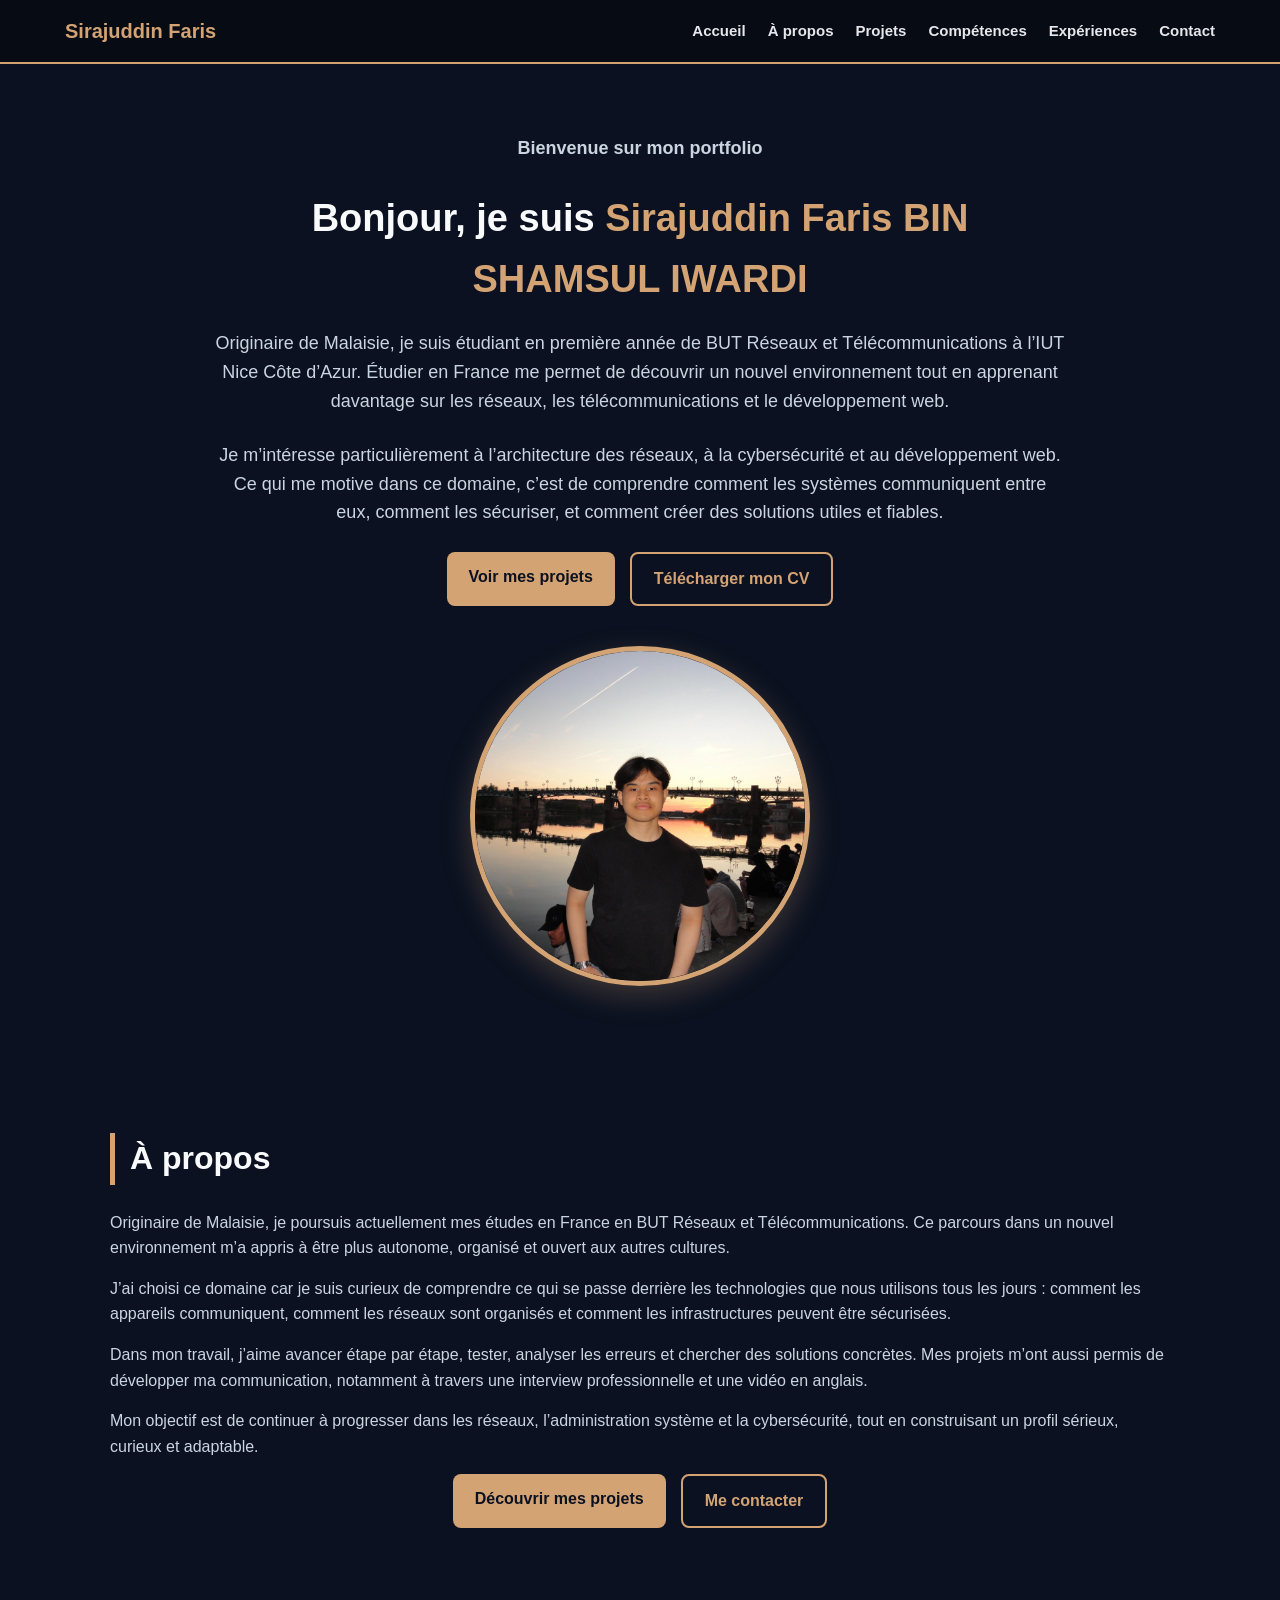
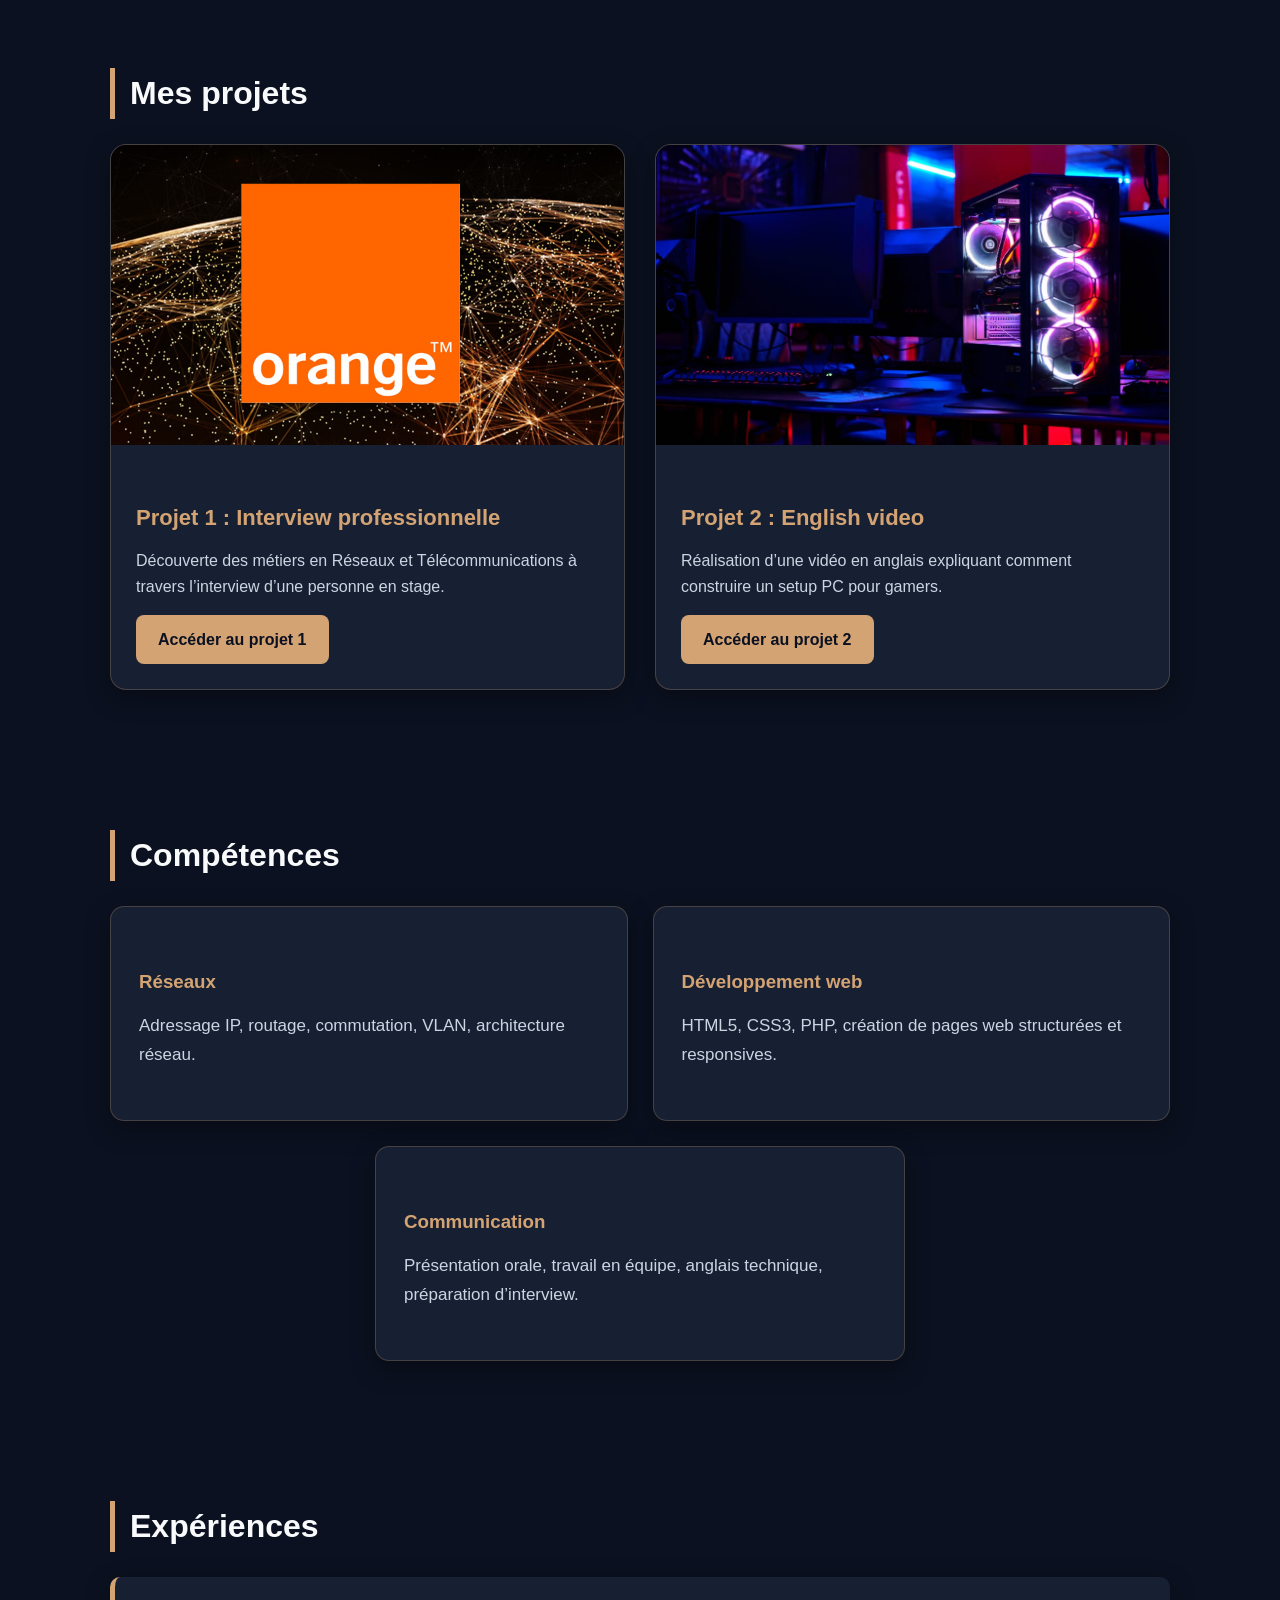
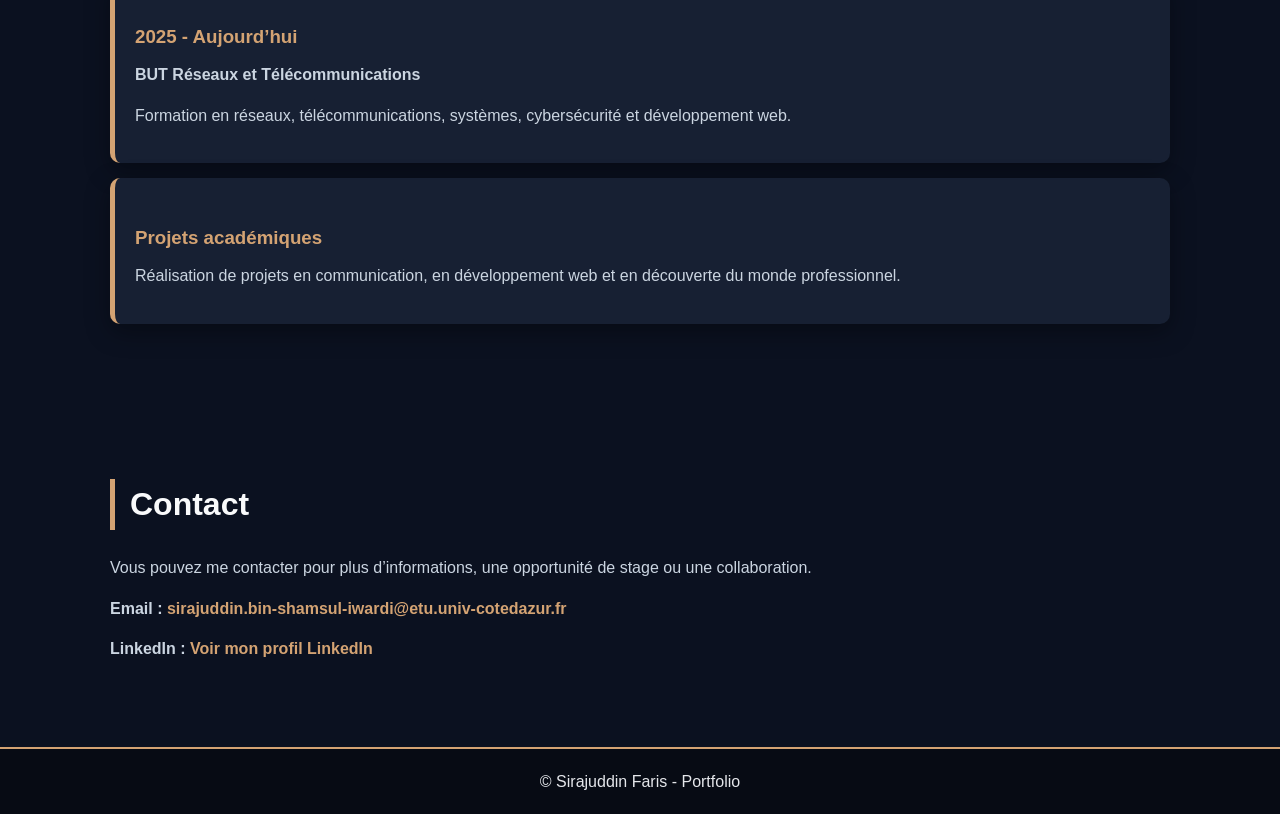
==== index.html @ 1b6999e1 "Add files via upload" ====
<!DOCTYPE html>
<html lang="fr">
<head>
    <meta charset="UTF-8">
    <meta name="viewport" content="width=device-width, initial-scale=1.0">
    <title>Portfolio - Sirajuddin Faris</title>
    <link rel="stylesheet" href="style.css">
</head>

<body>

<header>
    <nav class="navbar">
        <h1 class="logo">Sirajuddin Faris</h1>

        <ul class="nav-links">
            <li><a href="#accueil">Accueil</a></li>
            <li><a href="#apropos">À propos</a></li>
            <li><a href="#projets">Projets</a></li>
            <li><a href="#competences">Compétences</a></li>
            <li><a href="#experiences">Expériences</a></li>
            <li><a href="#contact">Contact</a></li>
        </ul>
    </nav>
</header>


<!-- ACCUEIL -->
<section id="accueil" class="hero">
    <div class="hero-text">
        <p class="small-title">Bienvenue sur mon portfolio</p>

        <h2>Bonjour, je suis <span>Sirajuddin Faris BIN SHAMSUL IWARDI</span></h2>

        <p>
    Originaire de Malaisie, je suis étudiant en première année de BUT Réseaux et Télécommunications
    à l’IUT Nice Côte d’Azur. Étudier en France me permet de découvrir un nouvel environnement
    tout en apprenant davantage sur les réseaux, les télécommunications et le développement web.
</p>

<p>
    Je m’intéresse particulièrement à l’architecture des réseaux, à la cybersécurité et au développement web.
    Ce qui me motive dans ce domaine, c’est de comprendre comment les systèmes communiquent entre eux,
    comment les sécuriser, et comment créer des solutions utiles et fiables.
</p>

        <div class="buttons">
            <a href="#projets" class="btn primary">Voir mes projets</a>
            <a href="cv/cvsira.pdf" class="btn secondary" target="_blank">Télécharger mon CV</a>
        </div>
    </div>

    <div class="hero-image">
        <img src="images/sira.jpg" alt="Photo de profil">
    </div>
</section>


<!-- À PROPOS -->
<section id="apropos" class="section">
    <h2>À propos</h2>

    <p>
        Originaire de Malaisie, je poursuis actuellement mes études en France en BUT Réseaux et Télécommunications.
        Ce parcours dans un nouvel environnement m’a appris à être plus autonome, organisé et ouvert aux autres cultures.
    </p>

    <p>
        J’ai choisi ce domaine car je suis curieux de comprendre ce qui se passe derrière les technologies que nous utilisons
        tous les jours : comment les appareils communiquent, comment les réseaux sont organisés et comment les infrastructures
        peuvent être sécurisées.
    </p>

    <p>
        Dans mon travail, j’aime avancer étape par étape, tester, analyser les erreurs et chercher des solutions concrètes.
        Mes projets m’ont aussi permis de développer ma communication, notamment à travers une interview professionnelle
        et une vidéo en anglais.
    </p>

    <p>
        Mon objectif est de continuer à progresser dans les réseaux, l’administration système et la cybersécurité,
        tout en construisant un profil sérieux, curieux et adaptable.
    </p>

    <div class="buttons">
        <a href="#projets" class="btn primary">Découvrir mes projets</a>
        <a href="#contact" class="btn secondary">Me contacter</a>
    </div>
</section>


<!-- PROJETS -->
<section id="projets" class="section">
    <h2>Mes projets</h2>

    <div class="project-container">

        <!-- PROJET 1 -->
        <article class="project-card">
            <img src="images/orange.jpg" alt="Interview professionnelle">

            <div class="project-content">
                <h3>Projet 1 : Interview professionnelle</h3>

                <p>
                    Découverte des métiers en Réseaux et Télécommunications à travers
                    l’interview d’une personne en stage.
                </p>

                <a href="projet1.php" class="btn primary">Accéder au projet 1</a>
            </div>
        </article>


        <!-- PROJET 2 -->
        <article class="project-card">
            <img src="images/gaming.jpg" alt="Gaming PC setup">

            <div class="project-content">
                <h3>Projet 2 : English video</h3>

                <p>
                    Réalisation d’une vidéo en anglais expliquant comment construire
                    un setup PC pour gamers.
                </p>

                <a href="projet2.php" class="btn primary">Accéder au projet 2</a>
            </div>
        </article>

    </div>
</section>


<!-- COMPÉTENCES -->
<section id="competences" class="section">
    <h2>Compétences</h2>

    <div class="skills-container">

        <div class="skill-box">
            <h3>Réseaux</h3>
            <p>Adressage IP, routage, commutation, VLAN, architecture réseau.</p>
        </div>

        <div class="skill-box">
            <h3>Développement web</h3>
            <p>HTML5, CSS3, PHP, création de pages web structurées et responsives.</p>
        </div>

        <div class="skill-box skill-box-center">
            <h3>Communication</h3>
            <p>Présentation orale, travail en équipe, anglais technique, préparation d’interview.</p>
        </div>

    </div>
</section>


<!-- EXPÉRIENCES -->
<section id="experiences" class="section">
    <h2>Expériences</h2>

    <div class="timeline">

        <div class="timeline-item">
            <h3>2025 - Aujourd’hui</h3>
            <p><strong>BUT Réseaux et Télécommunications</strong></p>
            <p>Formation en réseaux, télécommunications, systèmes, cybersécurité et développement web.</p>
        </div>

        <div class="timeline-item">
            <h3>Projets académiques</h3>
            <p>
                Réalisation de projets en communication, en développement web
                et en découverte du monde professionnel.
            </p>
        </div>

    </div>
</section>


<!-- CONTACT -->
<section id="contact" class="section contact-section">
    <h2>Contact</h2>

    <p>
        Vous pouvez me contacter pour plus d’informations, une opportunité de stage
        ou une collaboration.
    </p>

    <div class="contact-info">
    <p>
        <strong>Email :</strong>
        <a href="mailto:sirajuddin.bin-shamsul-iwardi@etu.univ-cotedazur.fr">
            sirajuddin.bin-shamsul-iwardi@etu.univ-cotedazur.fr
        </a>
    </p>

    <p>
        <strong>LinkedIn :</strong>
        <a href="https://www.linkedin.com/in/sirajuddin-faris-bin-shamsul-iwardi-a781173b4" target="_blank">
            Voir mon profil LinkedIn
        </a>
    </p>
</div>


</section>


<footer>
    <p>&copy; <?php echo date("Y"); ?> Sirajuddin Faris - Portfolio</p>
</footer>

</body>
</html>
---- style.css ----
* {
    margin: 0;
    padding: 0;
    box-sizing: border-box;
}

html {
    scroll-behavior: smooth;
}

body {
    font-family: Arial, sans-serif;
    background: #0b1120;
    color: #e5e7eb;
    line-height: 1.6;
}


/* HEADER / NAVBAR */

header {
    background-color: #070b14;
    position: sticky;
    top: 0;
    z-index: 1000;
    border-bottom: 2px solid #d4a373;
}

.navbar {
    max-width: 1200px;
    margin: auto;
    padding: 15px 25px;
    display: flex;
    justify-content: space-between;
    align-items: center;
}

.logo {
    color: #d4a373;
    font-size: 20px;
    font-weight: bold;
    white-space: nowrap;
}

.nav-links {
    list-style: none;
    display: flex;
    flex-direction: row;
    gap: 22px;
    align-items: center;
    margin: 0;
    padding: 0;
}

.nav-links li {
    display: inline-block;
}

.nav-links a {
    color: #e5e7eb;
    text-decoration: none;
    font-size: 15px;
    font-weight: bold;
    white-space: nowrap;
}

.nav-links a:hover {
    color: #d4a373;
}


/* HERO */

.hero {
    min-height: 90vh;
    max-width: 1100px;
    margin: auto;
    padding: 70px 20px;
    display: flex;
    flex-direction: column;
    align-items: center;
    gap: 40px;
    text-align: center;
}

.hero-text {
    max-width: 850px;
}

.small-title {
    color: #d4a373;
    font-weight: bold;
    margin-bottom: 10px;
}

.hero h2 {
    font-size: 38px;
    color: #f9fafb;
    margin-bottom: 20px;
}

.hero h2 span {
    color: #d4a373;
}

.hero p {
    font-size: 18px;
    color: #cbd5e1;
    margin-bottom: 25px;
}

.hero-image img {
    width: 340px;
    height: 340px;
    object-fit: cover;
    object-position: center;
    border-radius: 50%;
    border: 5px solid #d4a373;
    box-shadow: 0 10px 30px rgba(212, 163, 115, 0.25);
}


/* BUTTONS */

.buttons {
    display: flex;
    justify-content: center;
    gap: 15px;
    flex-wrap: wrap;
}

.btn {
    padding: 12px 22px;
    border-radius: 8px;
    text-decoration: none;
    font-weight: bold;
    display: inline-block;
}

.primary {
    background-color: #d4a373;
    color: #0b1120;
}

.secondary {
    border: 2px solid #d4a373;
    color: #d4a373;
    background-color: transparent;
}

.primary:hover {
    background-color: #c08c5f;
}

.secondary:hover {
    background-color: #d4a373;
    color: #0b1120;
}


/* GENERAL SECTIONS */

.section {
    max-width: 1100px;
    margin: auto;
    padding: 70px 20px;
}

.section h2 {
    font-size: 32px;
    margin-bottom: 25px;
    color: #f9fafb;
    border-left: 5px solid #d4a373;
    padding-left: 15px;
}

.section h3 {
    color: #d4a373;
    margin-top: 25px;
    margin-bottom: 10px;
}

.section p {
    margin-bottom: 15px;
    color: #cbd5e1;
}


/* PROJECT CARDS */

.project-container {
    display: grid;
    grid-template-columns: repeat(2, 1fr);
    gap: 30px;
}

.project-card {
    background-color: #172033;
    color: #e5e7eb;
    border-radius: 16px;
    overflow: hidden;
    box-shadow: 0 8px 25px rgba(0, 0, 0, 0.35);
    border: 1px solid rgba(212, 163, 115, 0.25);
}

.project-card img {
    width: 100%;
    height: 300px;
    object-fit: cover;
    object-position: center;
}

.project-content {
    padding: 25px;
}

.project-content h3 {
    font-size: 22px;
    color: #d4a373;
    line-height: 1.4;
    margin-bottom: 15px;
}

.project-content p {
    color: #cbd5e1;
    font-size: 16px;
    line-height: 1.6;
}

.project-link {
    display: inline-block;
    margin-top: 10px;
    color: #d4a373;
    font-weight: bold;
    text-decoration: none;
}

.project-link:hover {
    text-decoration: underline;
}


/* PROJECT DETAIL PAGES */

.project-page {
    min-height: 80vh;
}

.project-detail {
    max-width: 900px;
    background-color: #172033;
    margin-top: 50px;
    margin-bottom: 50px;
    border-radius: 18px;
    padding: 50px;
    box-shadow: 0 8px 25px rgba(0, 0, 0, 0.35);
    border: 1px solid rgba(212, 163, 115, 0.25);
}

.project-detail h2 {
    text-align: center;
    border-left: none;
    padding-left: 0;
}

.project-detail-img {
    width: 100%;
    max-height: 420px;
    object-fit: cover;
    border-radius: 16px;
    margin: 25px 0;
    box-shadow: 0 8px 25px rgba(0, 0, 0, 0.35);
}

.project-navigation {
    display: flex;
    justify-content: space-between;
    gap: 20px;
    margin-top: 35px;
    flex-wrap: wrap;
}


/* SKILLS */

/* SKILLS */

.skills-container {
    display: grid;
    grid-template-columns: repeat(2, 1fr);
    gap: 25px;
}

.skill-box {
    background-color: #172033;
    color: #e5e7eb;
    padding: 35px 28px;
    border-radius: 14px;
    box-shadow: 0 8px 25px rgba(0, 0, 0, 0.35);
    border: 1px solid rgba(212, 163, 115, 0.25);
    min-height: 180px;
}

.skill-box-center {
    grid-column: 1 / 3;
    width: 50%;
    justify-self: center;
}

.skill-box h3 {
    color: #d4a373;
    margin-bottom: 15px;
}

.skill-box p {
    color: #cbd5e1;
    font-size: 17px;
    line-height: 1.7;
}


/* EXPERIENCES */

.timeline-item {
    background-color: #172033;
    color: #e5e7eb;
    padding: 20px;
    margin-bottom: 15px;
    border-left: 5px solid #d4a373;
    border-radius: 10px;
    box-shadow: 0 8px 25px rgba(0, 0, 0, 0.35);
}

.timeline-item h3 {
    color: #d4a373;
}

.timeline-item p {
    color: #cbd5e1;
}


/* CONTACT */

.contact-info a {
    color: #d4a373;
    text-decoration: none;
    font-weight: bold;
}

.contact-info a:hover {
    text-decoration: underline;
}

.contact-form {
    display: flex;
    flex-direction: column;
    gap: 15px;
}

.contact-form input,
.contact-form textarea {
    padding: 12px;
    border: 1px solid rgba(212, 163, 115, 0.4);
    border-radius: 8px;
    font-size: 15px;
    background-color: #172033;
    color: #e5e7eb;
}

.contact-form input::placeholder,
.contact-form textarea::placeholder {
    color: #94a3b8;
}

.contact-form textarea {
    min-height: 120px;
}

.contact-form button {
    width: 150px;
    padding: 12px;
    background-color: #d4a373;
    color: #0b1120;
    border: none;
    border-radius: 8px;
    font-weight: bold;
    cursor: pointer;
}

.contact-form button:hover {
    background-color: #c08c5f;
}


/* FOOTER */

footer {
    background-color: #070b14;
    color: #e5e7eb;
    text-align: center;
    padding: 20px;
    border-top: 2px solid #d4a373;
}


/* RESPONSIVE */

@media screen and (max-width: 900px) {
    .navbar {
        flex-direction: column;
        gap: 15px;
    }

    .nav-links {
        flex-wrap: wrap;
        justify-content: center;
        gap: 15px;
    }

    .project-container {
        grid-template-columns: 1fr;
    }

    .skills-container {
        grid-template-columns: 1fr 1fr;
    }

    .hero h2 {
        font-size: 30px;
    }

    .project-detail {
        padding: 30px;
    }
}
.project-video {
    width: 100%;
    max-height: 500px;
    border-radius: 16px;
    margin: 25px 0;
    background-color: #000;
    box-shadow: 0 8px 25px rgba(0, 0, 0, 0.35);
}

@media screen and (max-width: 600px) {
    .skills-container {
    grid-template-columns: 1fr;
}

.skill-box-center {
    grid-column: auto;
    width: 100%;
}

    .hero-image img {
        width: 260px;
        height: 260px;
    }

    .project-navigation {
        flex-direction: column;
    }

    .btn {
        text-align: center;
    }
}
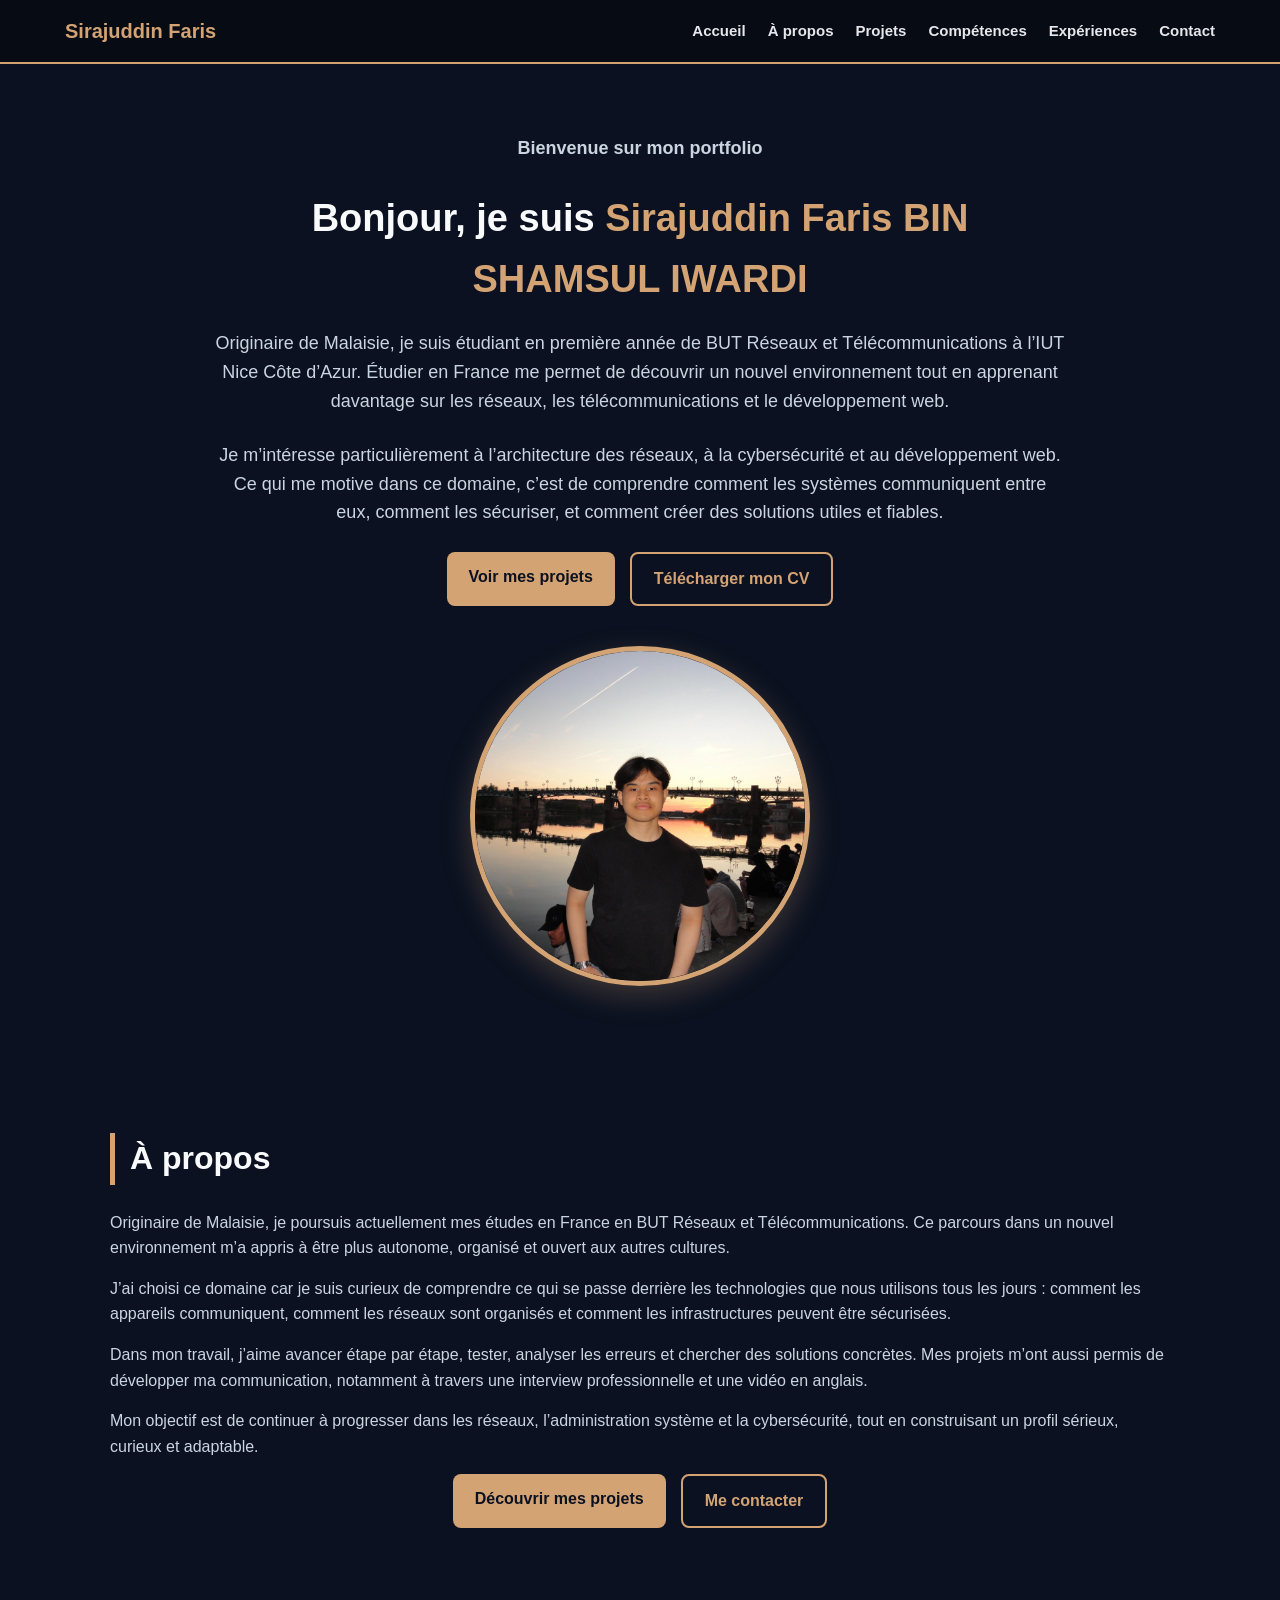
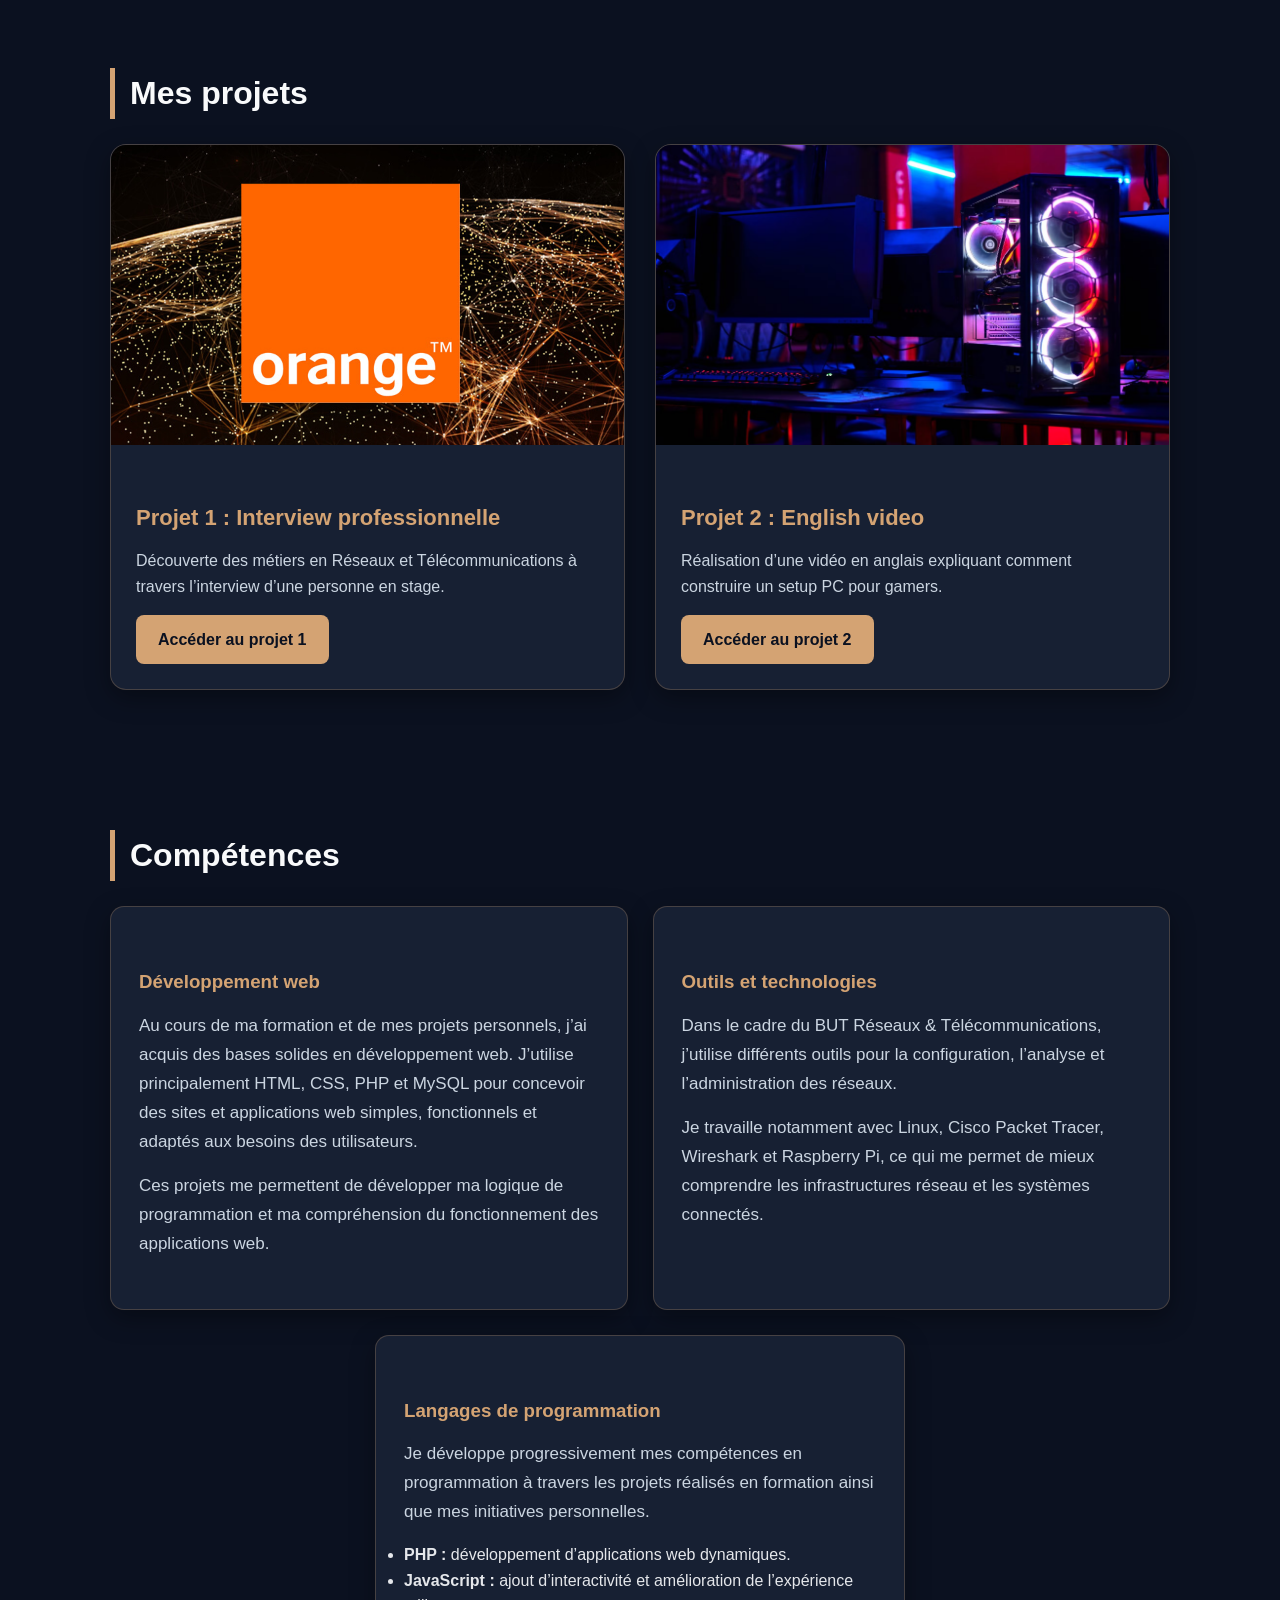
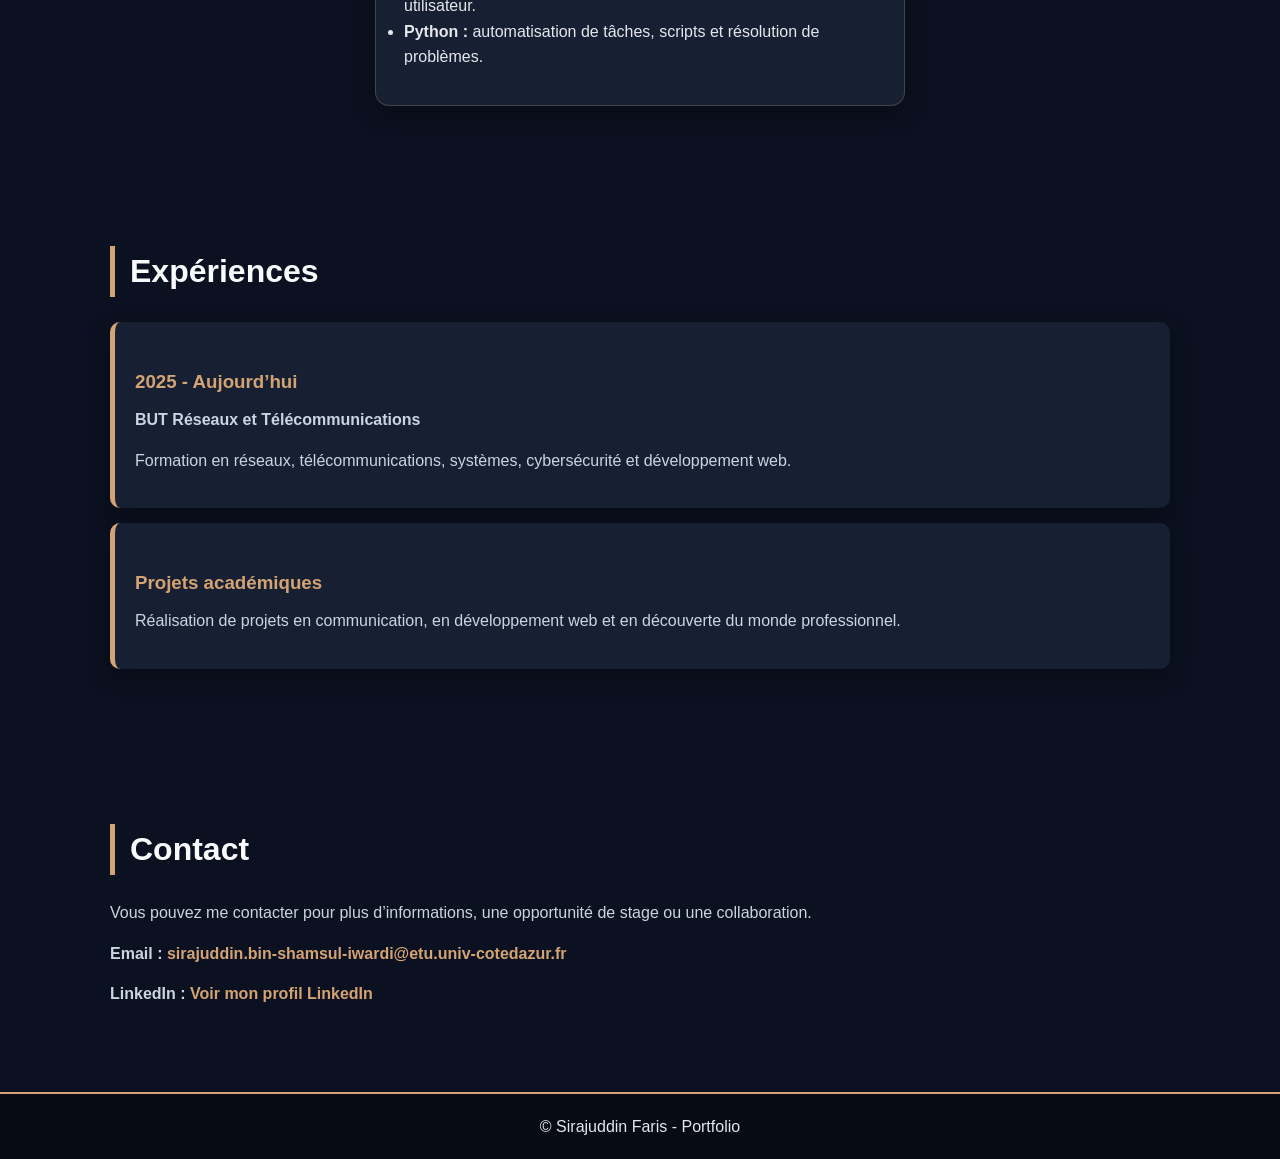
==== commit 94e9da9a: "Refactor index.html for improved structure and content" ====
--- a/index.html
+++ b/index.html
@@ -107,7 +107,7 @@
                     l’interview d’une personne en stage.
                 </p>
 
-                <a href="projet1.php" class="btn primary">Accéder au projet 1</a>
+                <a href="projet1.html" class="btn primary">Accéder au projet 1</a>
             </div>
         </article>
 
@@ -124,7 +124,7 @@
                     un setup PC pour gamers.
                 </p>
 
-                <a href="projet2.php" class="btn primary">Accéder au projet 2</a>
+                <a href="projet2.html" class="btn primary">Accéder au projet 2</a>
             </div>
         </article>
 
@@ -139,18 +139,42 @@
     <div class="skills-container">
 
         <div class="skill-box">
-            <h3>Réseaux</h3>
-            <p>Adressage IP, routage, commutation, VLAN, architecture réseau.</p>
+            <h3>Développement web</h3>
+            <p>
+                Au cours de ma formation et de mes projets personnels, j’ai acquis des bases solides
+                en développement web. J’utilise principalement HTML, CSS, PHP et MySQL pour concevoir
+                des sites et applications web simples, fonctionnels et adaptés aux besoins des utilisateurs.
+            </p>
+            <p>
+                Ces projets me permettent de développer ma logique de programmation et ma compréhension
+                du fonctionnement des applications web.
+            </p>
         </div>
 
         <div class="skill-box">
-            <h3>Développement web</h3>
-            <p>HTML5, CSS3, PHP, création de pages web structurées et responsives.</p>
+            <h3>Outils et technologies</h3>
+            <p>
+                Dans le cadre du BUT Réseaux & Télécommunications, j’utilise différents outils pour
+                la configuration, l’analyse et l’administration des réseaux.
+            </p>
+            <p>
+                Je travaille notamment avec Linux, Cisco Packet Tracer, Wireshark et Raspberry Pi,
+                ce qui me permet de mieux comprendre les infrastructures réseau et les systèmes connectés.
+            </p>
         </div>
 
         <div class="skill-box skill-box-center">
-            <h3>Communication</h3>
-            <p>Présentation orale, travail en équipe, anglais technique, préparation d’interview.</p>
+            <h3>Langages de programmation</h3>
+            <p>
+                Je développe progressivement mes compétences en programmation à travers les projets réalisés
+                en formation ainsi que mes initiatives personnelles.
+            </p>
+
+            <ul class="skills-list">
+                <li><strong>PHP :</strong> développement d’applications web dynamiques.</li>
+                <li><strong>JavaScript :</strong> ajout d’interactivité et amélioration de l’expérience utilisateur.</li>
+                <li><strong>Python :</strong> automatisation de tâches, scripts et résolution de problèmes.</li>
+            </ul>
         </div>
 
     </div>
@@ -215,4 +239,4 @@
 </footer>
 
 </body>
-</html>+</html>
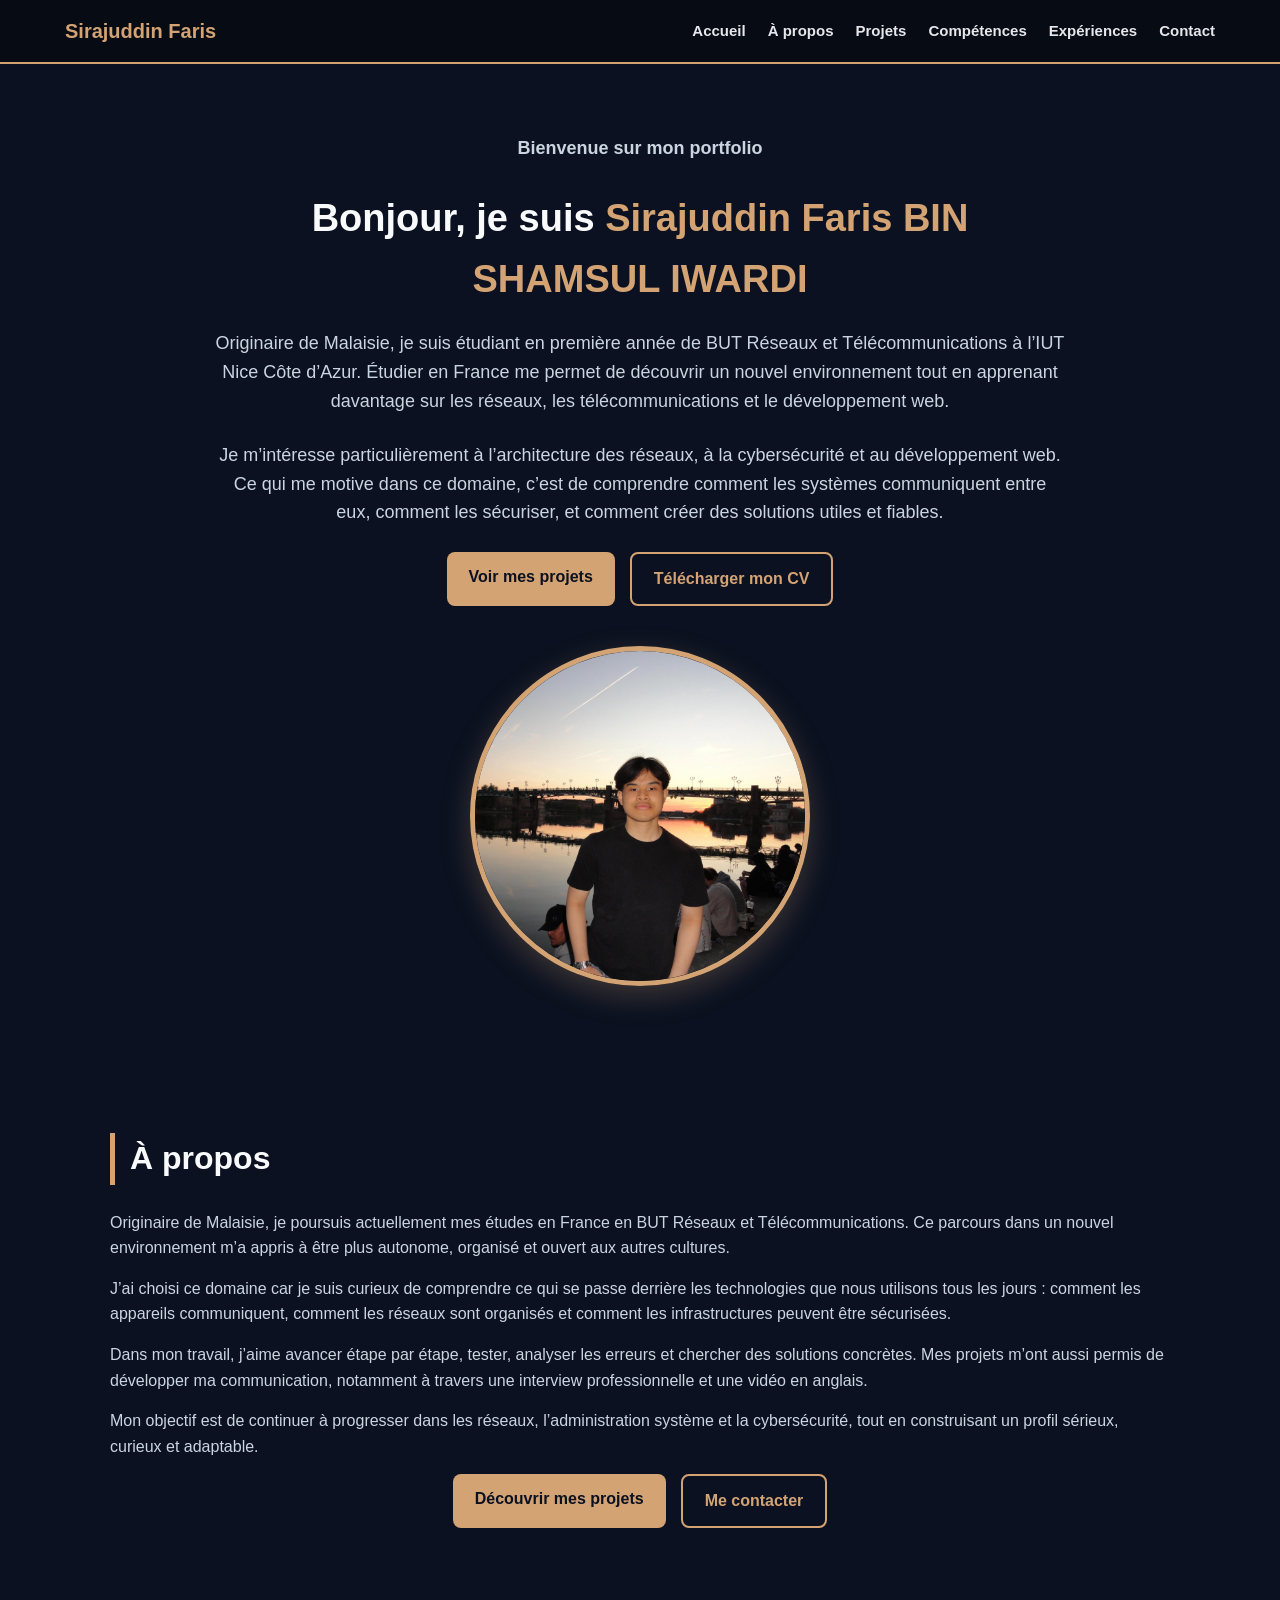
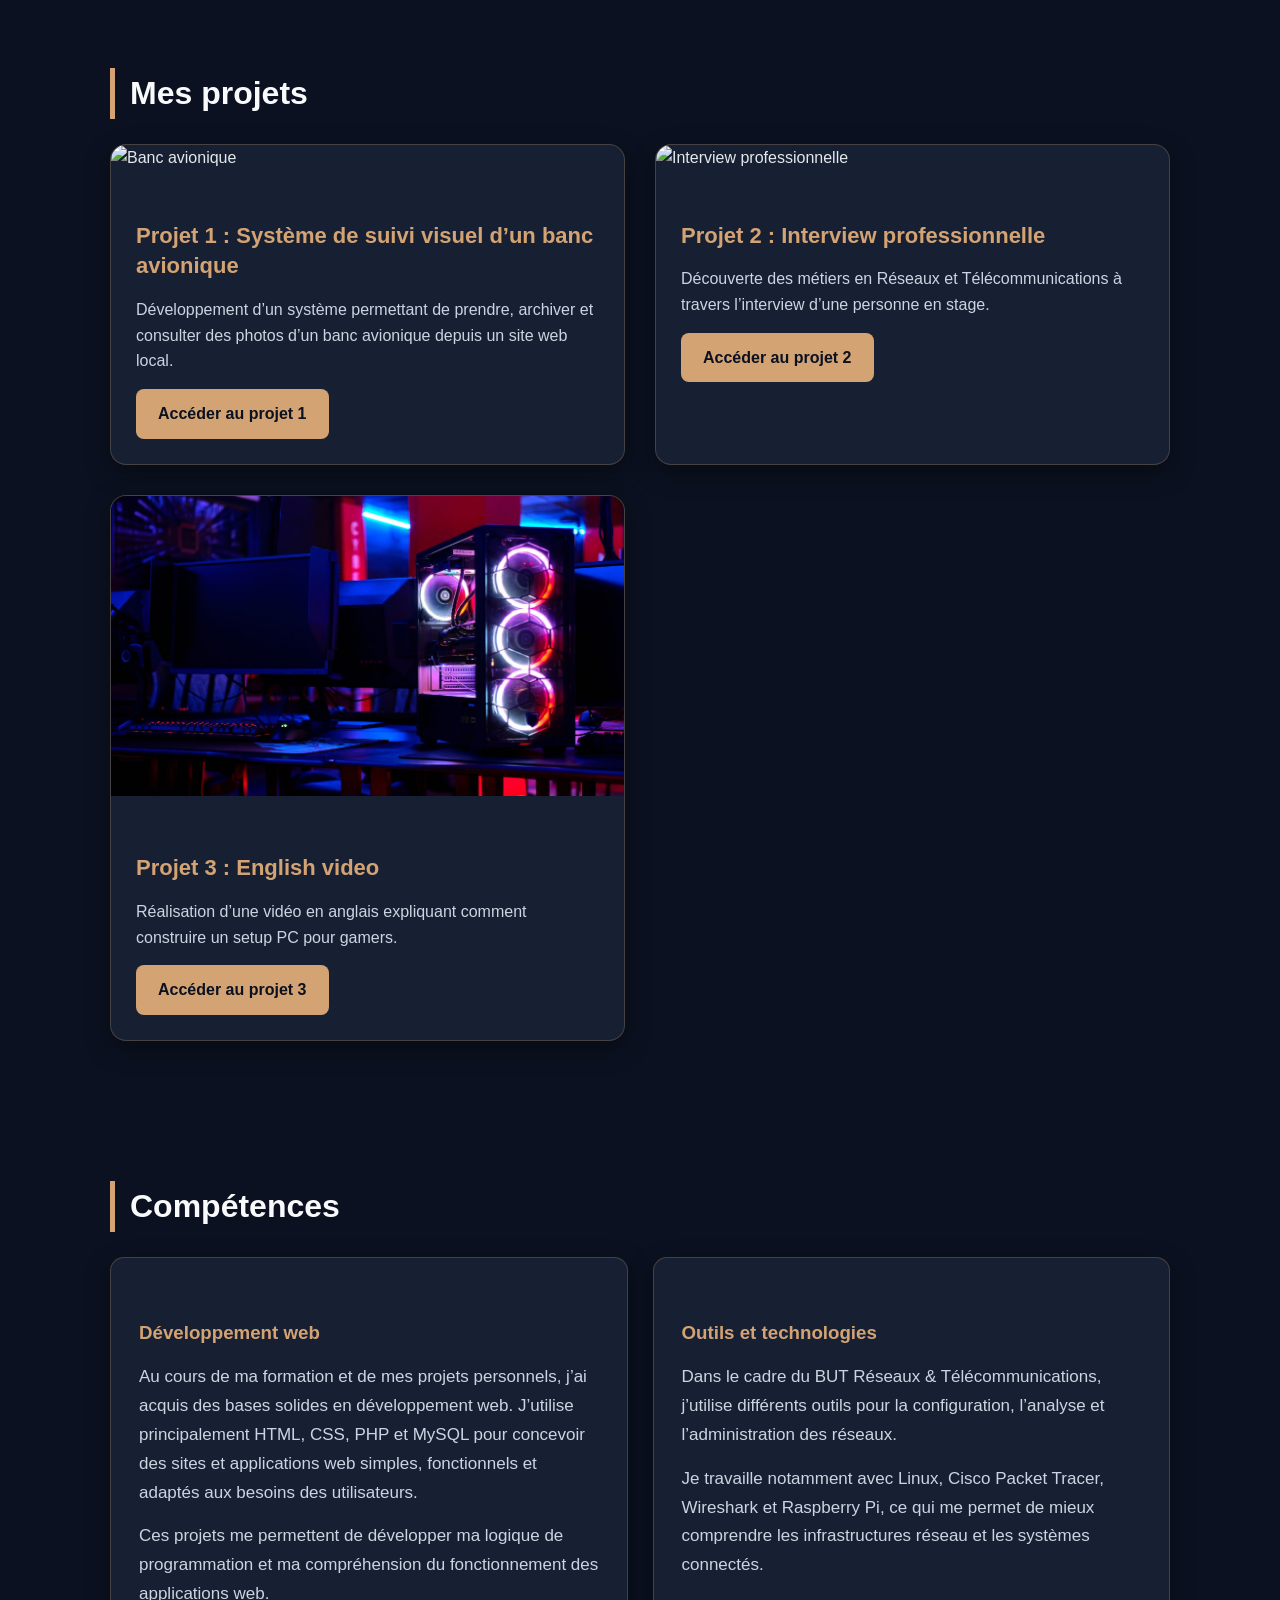
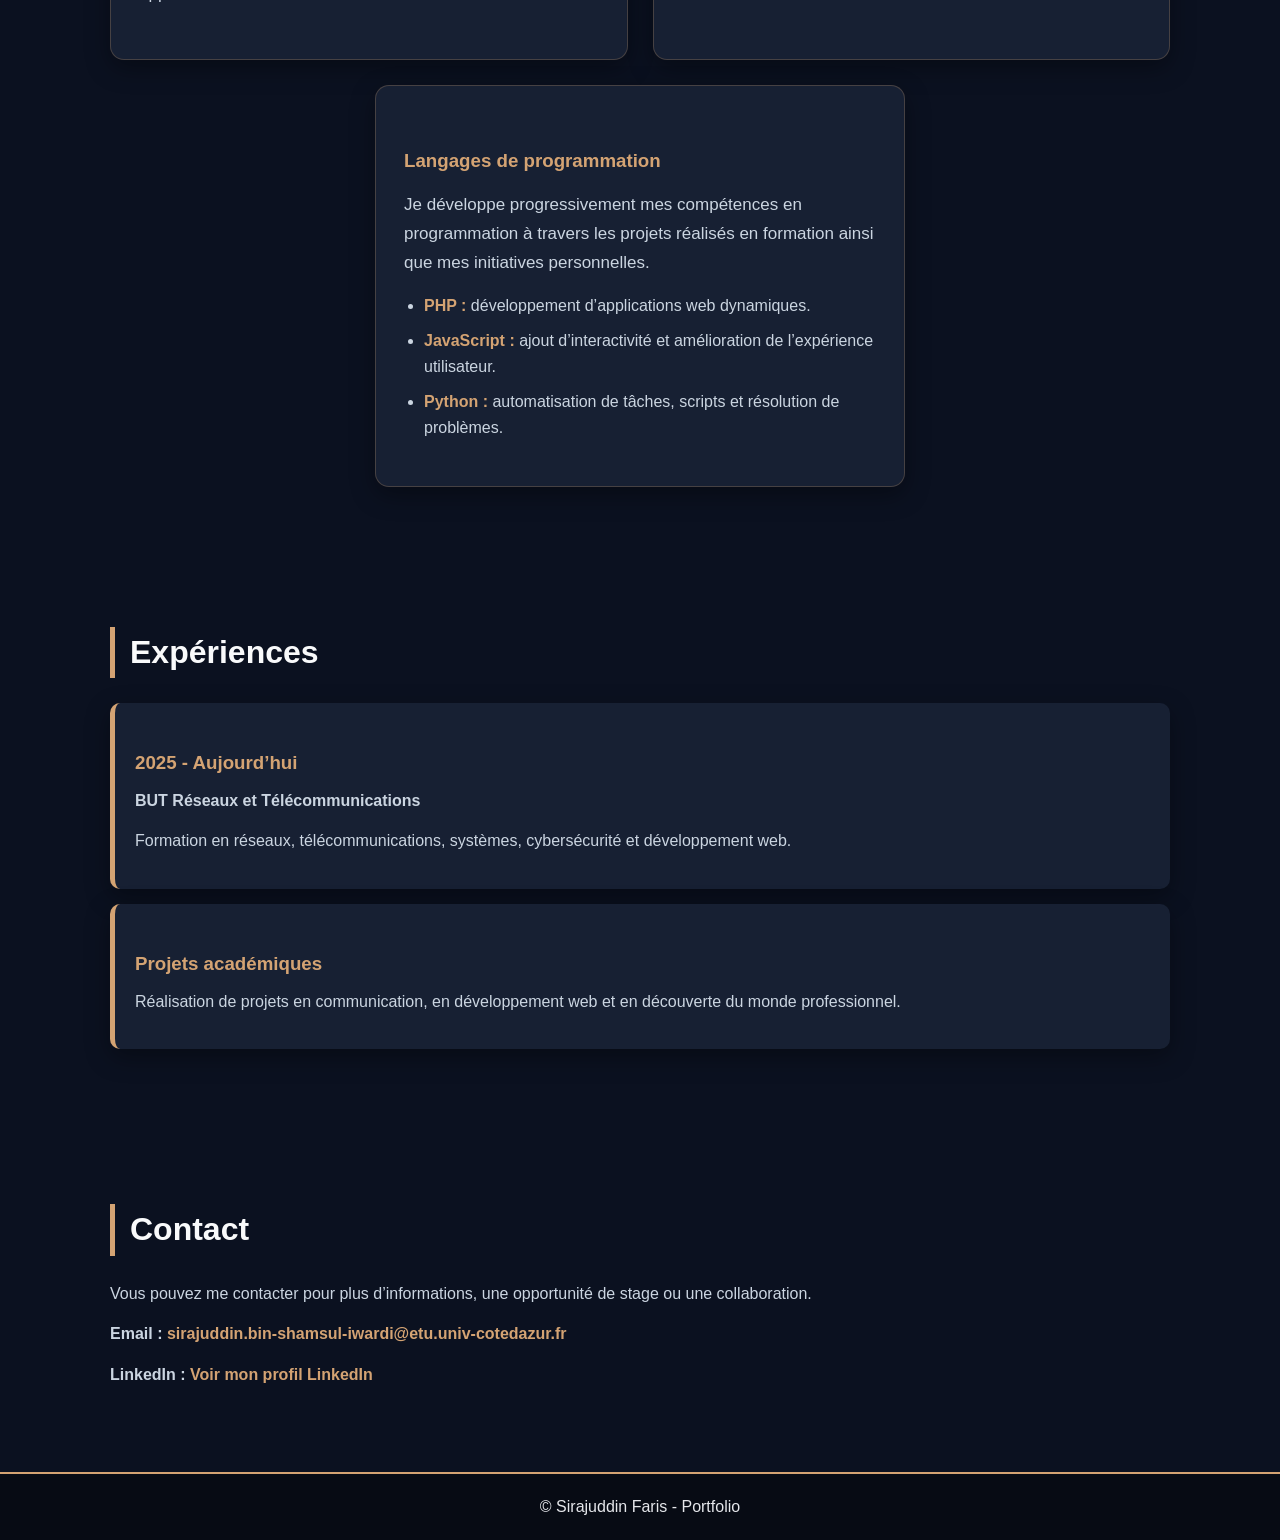
==== commit 657e5d97: "Fix HTML formatting and update project details" ====
--- a/index.html
+++ b/index.html
@@ -93,38 +93,53 @@
 <section id="projets" class="section">
     <h2>Mes projets</h2>
 
-    <div class="project-container">
+    <div class="project-container project-container-three">
 
         <!-- PROJET 1 -->
         <article class="project-card">
-            <img src="images/orange.jpg" alt="Interview professionnelle">
+            <img src="images/avionique.jpg" alt="Banc avionique">
 
             <div class="project-content">
-                <h3>Projet 1 : Interview professionnelle</h3>
+                <h3>Projet 1 : Système de suivi visuel d’un banc avionique</h3>
+
+                <p>
+                    Développement d’un système permettant de prendre, archiver et consulter
+                    des photos d’un banc avionique depuis un site web local.
+                </p>
+
+                <a href="projet3.html" class="btn primary">Accéder au projet 1</a>
+            </div>
+        </article>
+
+        <!-- PROJET 2 -->
+        <article class="project-card">
+            <img src="images/interview.jpg" alt="Interview professionnelle">
+
+            <div class="project-content">
+                <h3>Projet 2 : Interview professionnelle</h3>
 
                 <p>
                     Découverte des métiers en Réseaux et Télécommunications à travers
                     l’interview d’une personne en stage.
                 </p>
 
-                <a href="projet1.html" class="btn primary">Accéder au projet 1</a>
+                <a href="projet1.html" class="btn primary">Accéder au projet 2</a>
             </div>
         </article>
 
-
-        <!-- PROJET 2 -->
+        <!-- PROJET 3 -->
         <article class="project-card">
             <img src="images/gaming.jpg" alt="Gaming PC setup">
 
             <div class="project-content">
-                <h3>Projet 2 : English video</h3>
+                <h3>Projet 3 : English video</h3>
 
                 <p>
                     Réalisation d’une vidéo en anglais expliquant comment construire
                     un setup PC pour gamers.
                 </p>
 
-                <a href="projet2.html" class="btn primary">Accéder au projet 2</a>
+                <a href="projet2.html" class="btn primary">Accéder au projet 3</a>
             </div>
         </article>
 
--- a/style.css
+++ b/style.css
@@ -298,7 +298,7 @@
     border-radius: 14px;
     box-shadow: 0 8px 25px rgba(0, 0, 0, 0.35);
     border: 1px solid rgba(212, 163, 115, 0.25);
-    min-height: 180px;
+    min-height: 260px;
 }
 
 .skill-box-center {
@@ -316,6 +316,20 @@
     color: #cbd5e1;
     font-size: 17px;
     line-height: 1.7;
+}
+.skills-list {
+    margin-top: 15px;
+    padding-left: 20px;
+    color: #cbd5e1;
+}
+
+.skills-list li {
+    margin-bottom: 10px;
+    line-height: 1.6;
+}
+
+.skills-list strong {
+    color: #d4a373;
 }
 
 
@@ -465,4 +479,4 @@
     .btn {
         text-align: center;
     }
-}+}
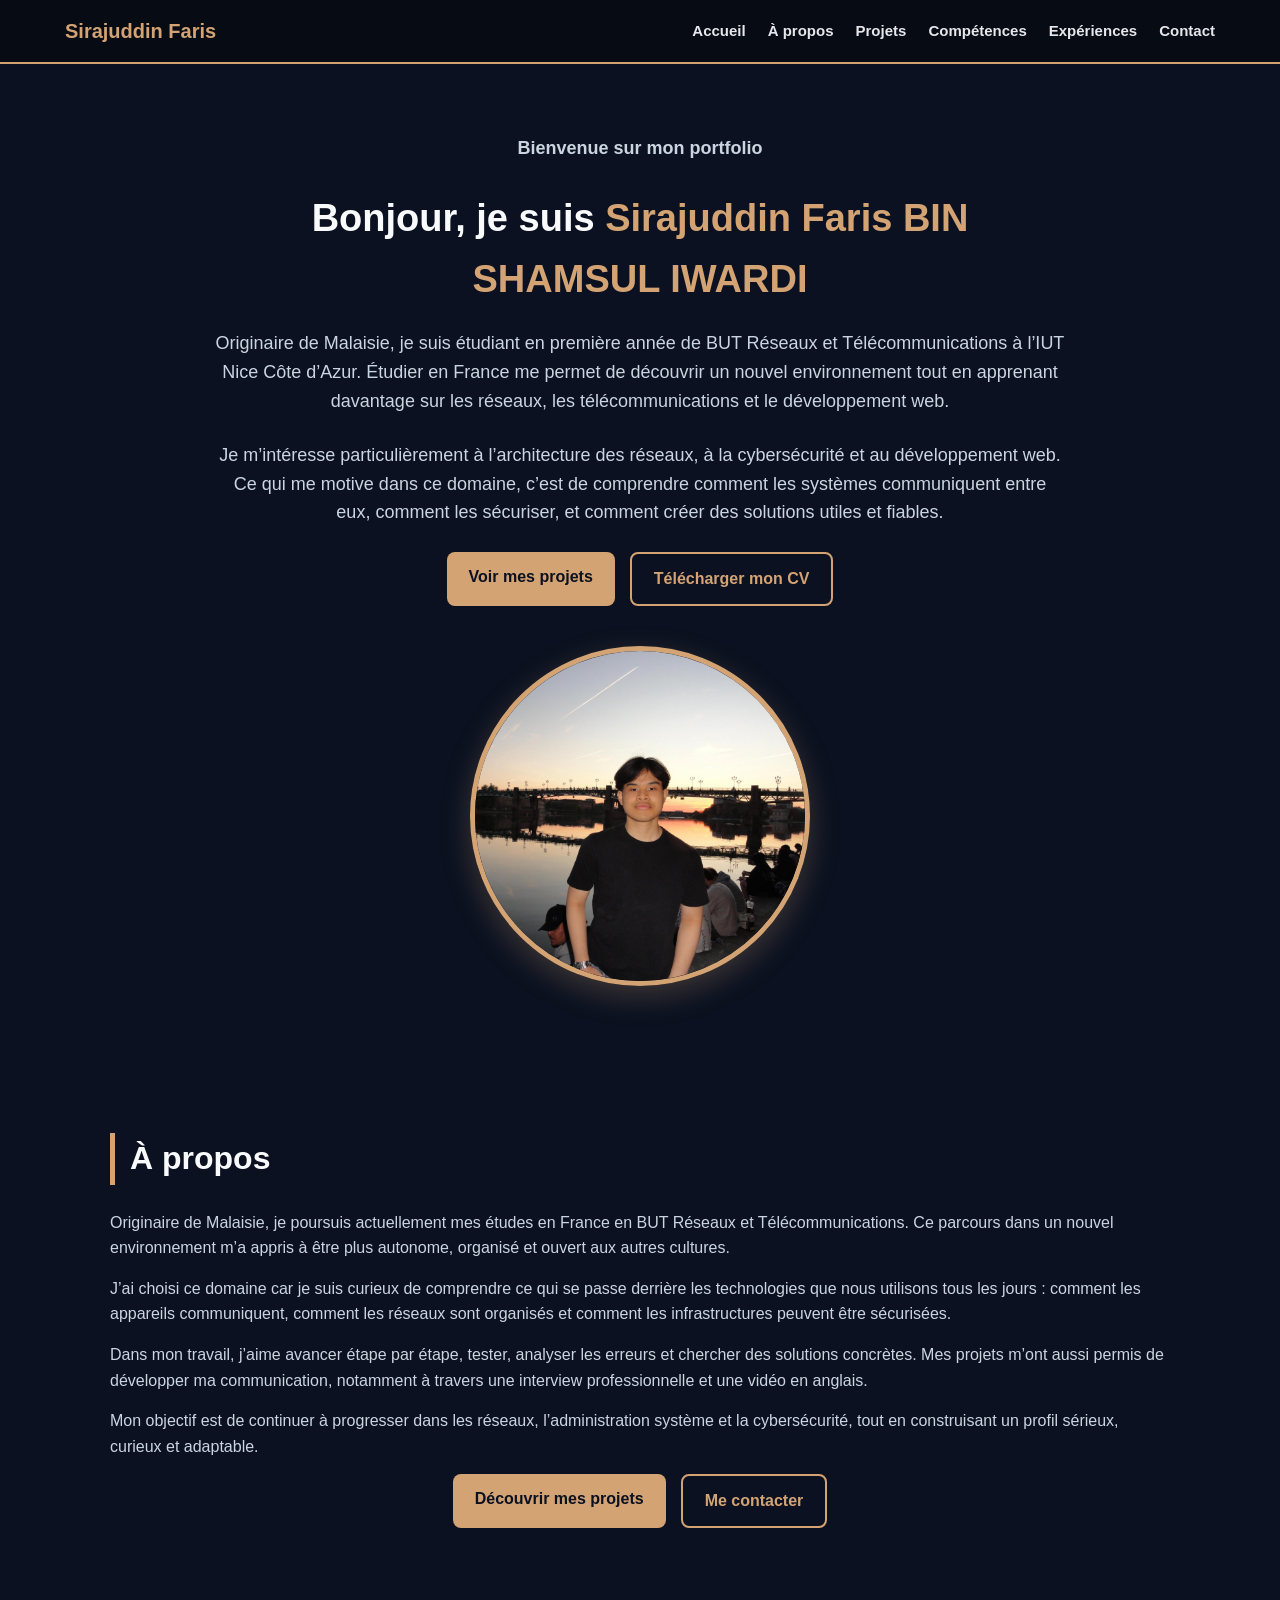
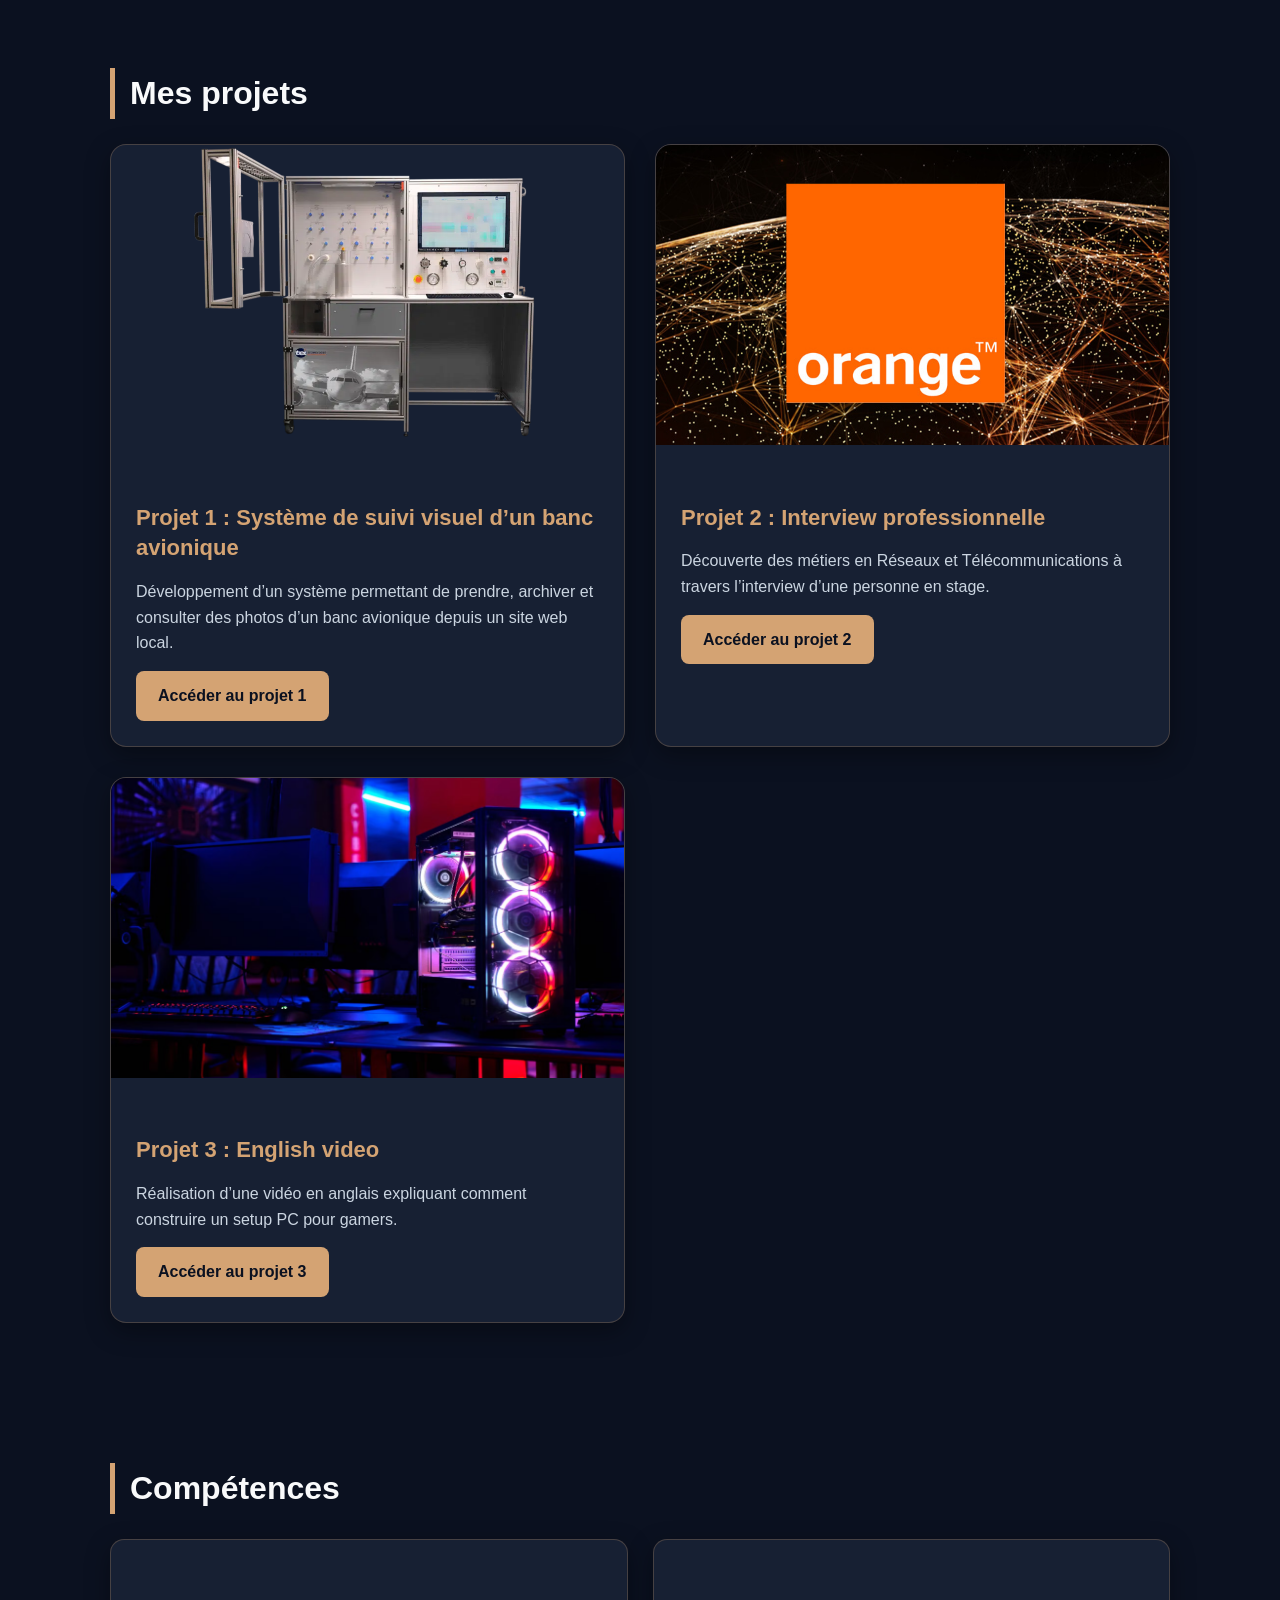
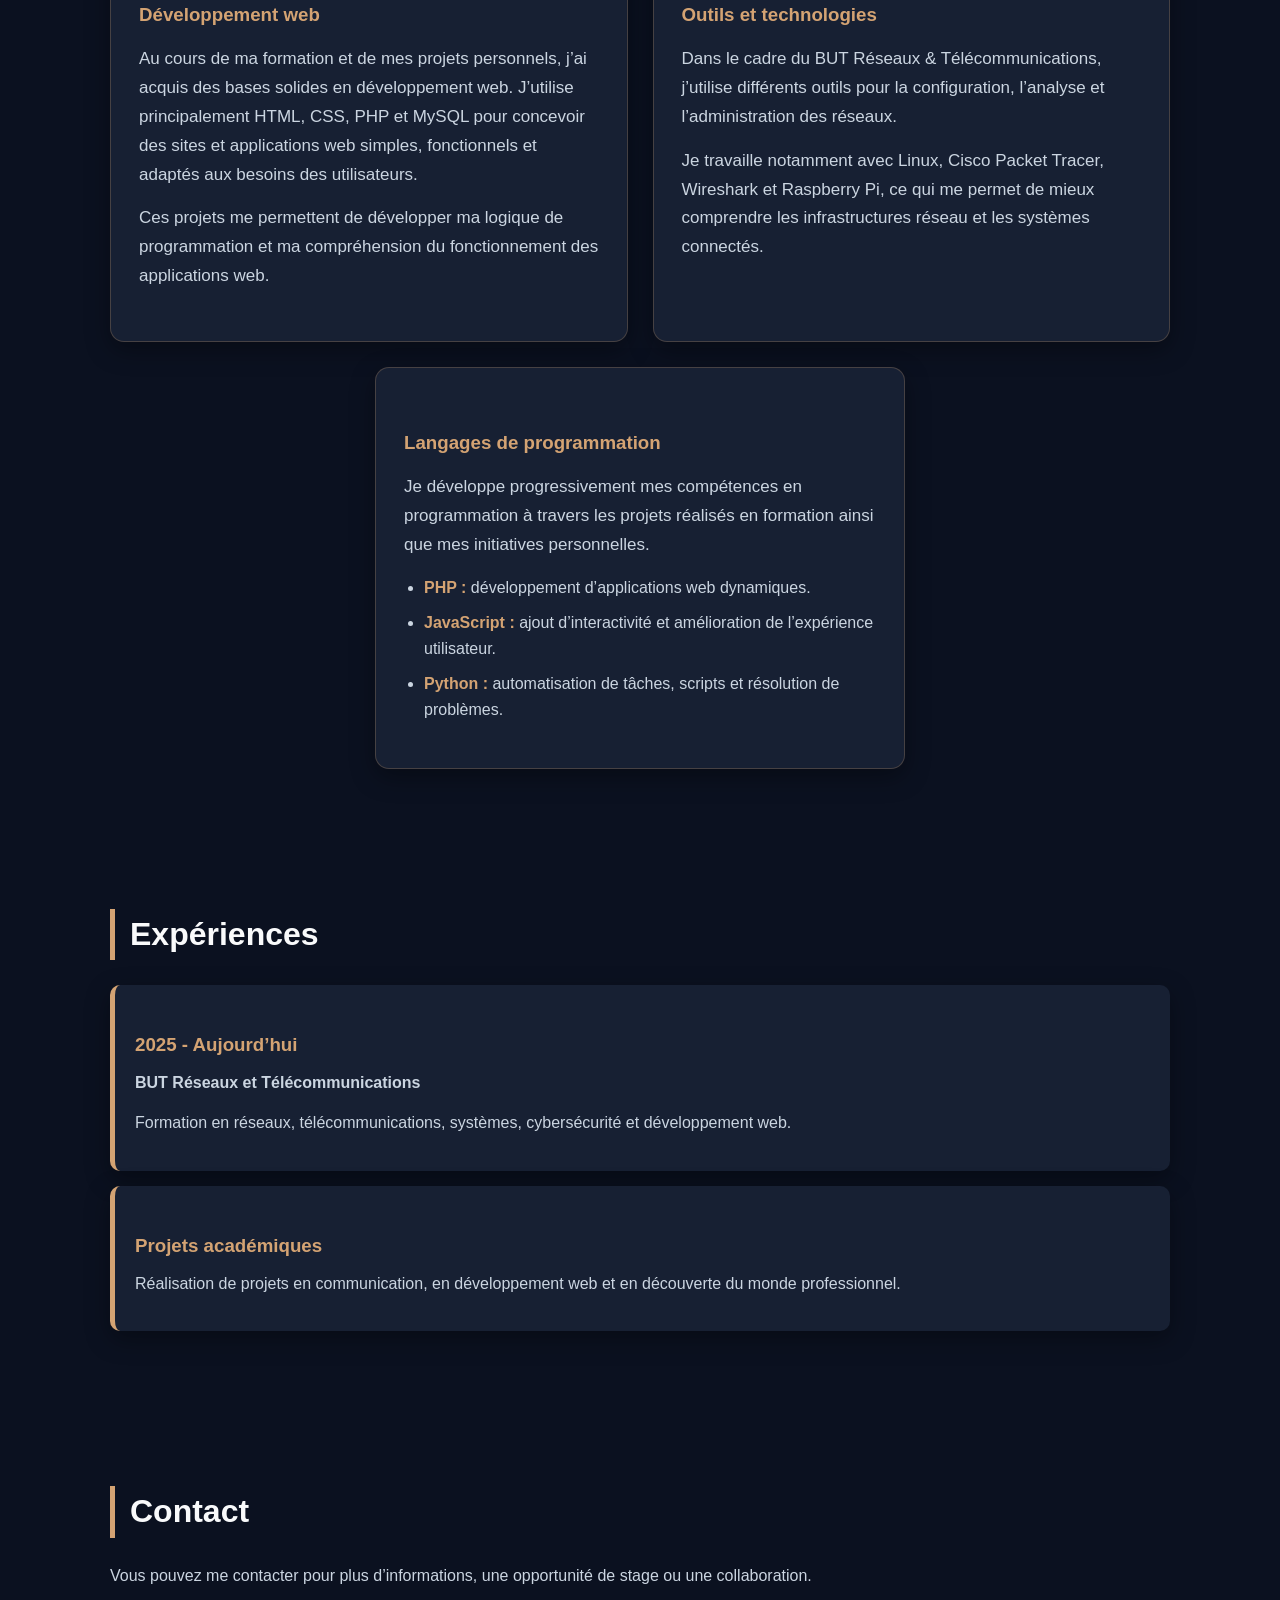
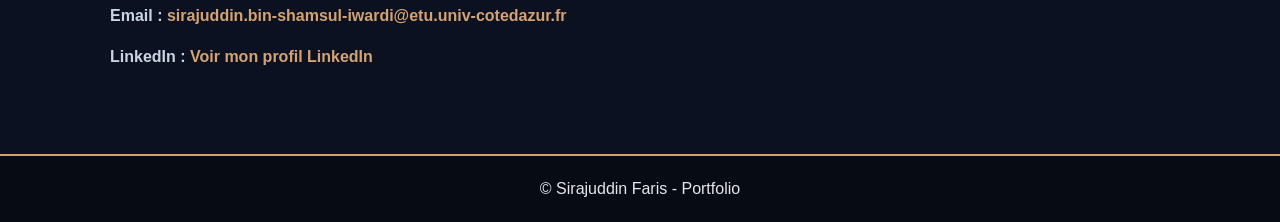
==== commit dbd0c585: "Update index.html" ====
--- a/index.html
+++ b/index.html
@@ -113,7 +113,7 @@
 
         <!-- PROJET 2 -->
         <article class="project-card">
-            <img src="images/interview.jpg" alt="Interview professionnelle">
+            <img src="images/orange.jpg" alt="Interview professionnelle">
 
             <div class="project-content">
                 <h3>Projet 2 : Interview professionnelle</h3>
--- a/style.css
+++ b/style.css
@@ -187,7 +187,20 @@
 
 
 /* PROJECT CARDS */
-
+.project-container-three {
+    grid-template-columns: repeat(3, 1fr);
+}
+
+.project-proof-img {
+    width: 100%;
+    max-height: 500px;
+    object-fit: contain;
+    object-position: center;
+    border-radius: 16px;
+    margin: 25px 0;
+    background-color: #0b1120;
+    box-shadow: 0 8px 25px rgba(0, 0, 0, 0.35);
+}
 .project-container {
     display: grid;
     grid-template-columns: repeat(2, 1fr);
@@ -425,7 +438,9 @@
         flex-direction: column;
         gap: 15px;
     }
-
+.project-container-three {
+    grid-template-columns: 1fr;
+}
     .nav-links {
         flex-wrap: wrap;
         justify-content: center;
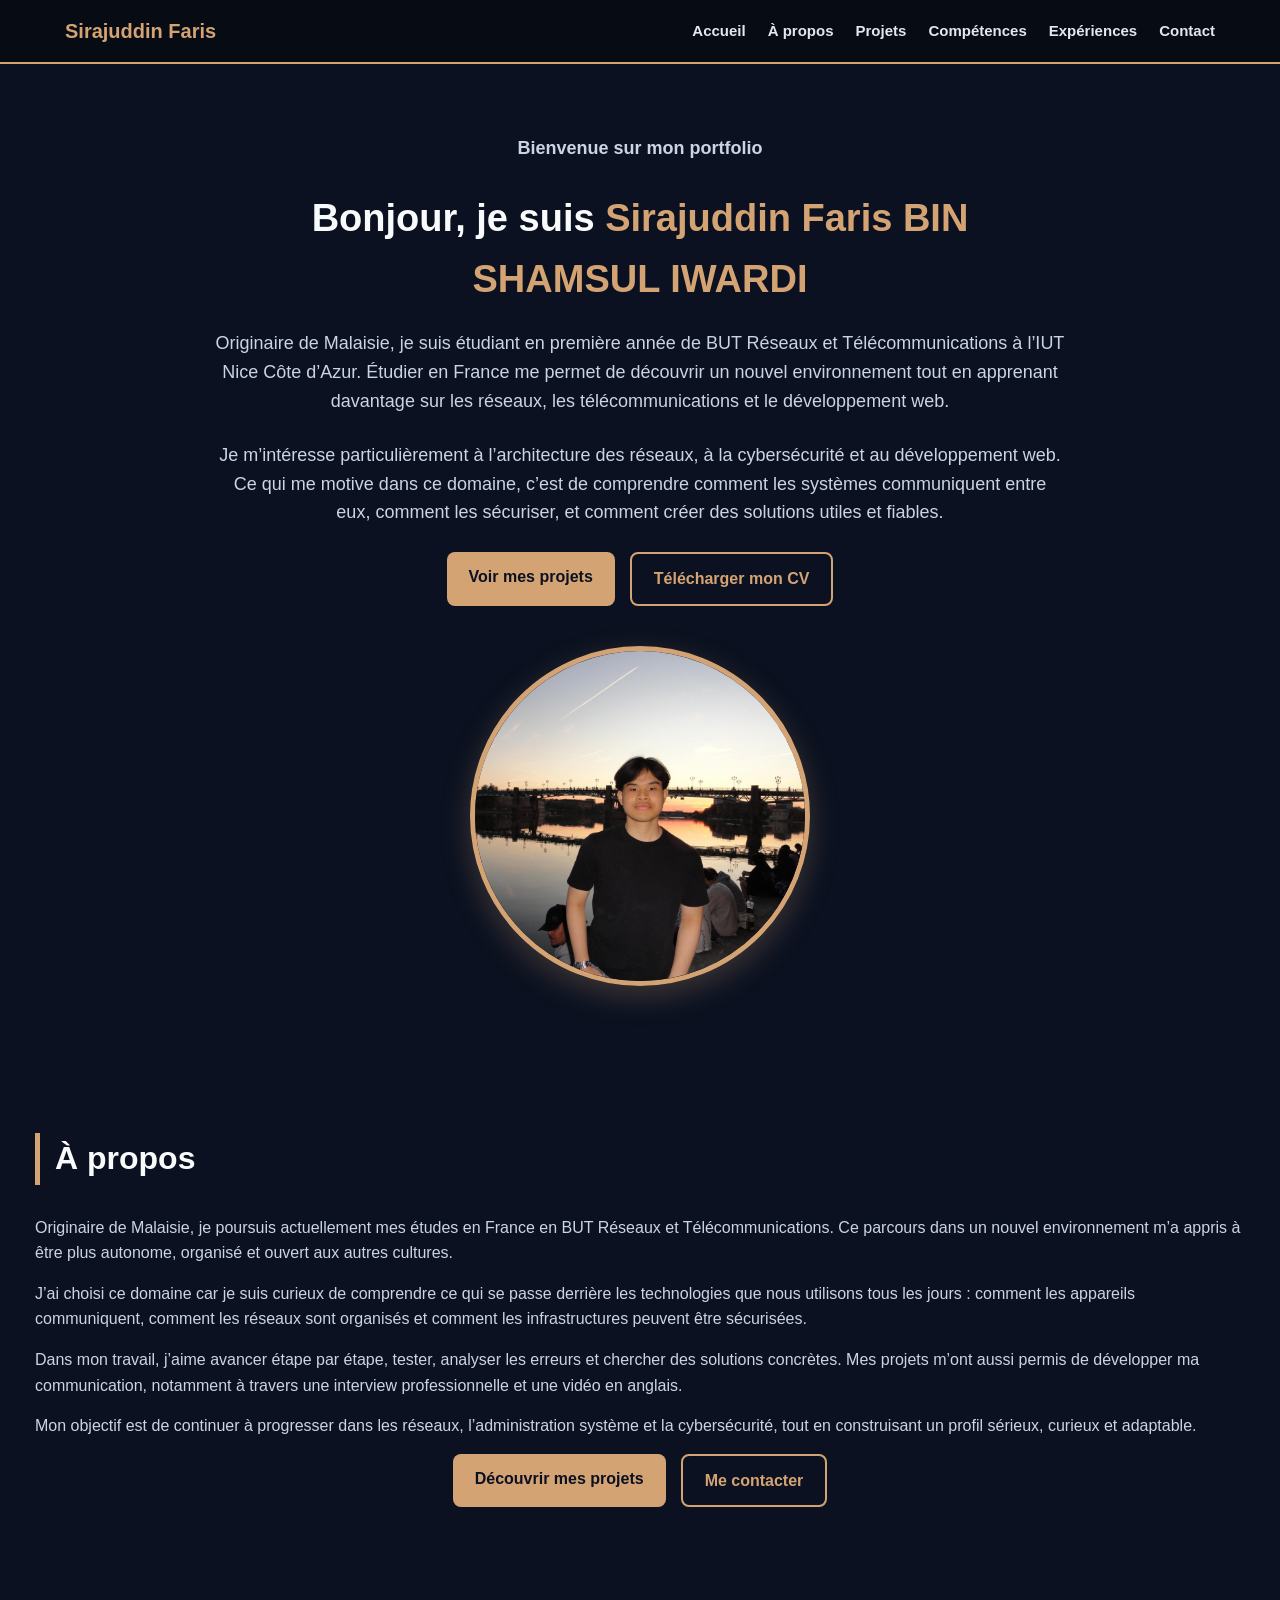
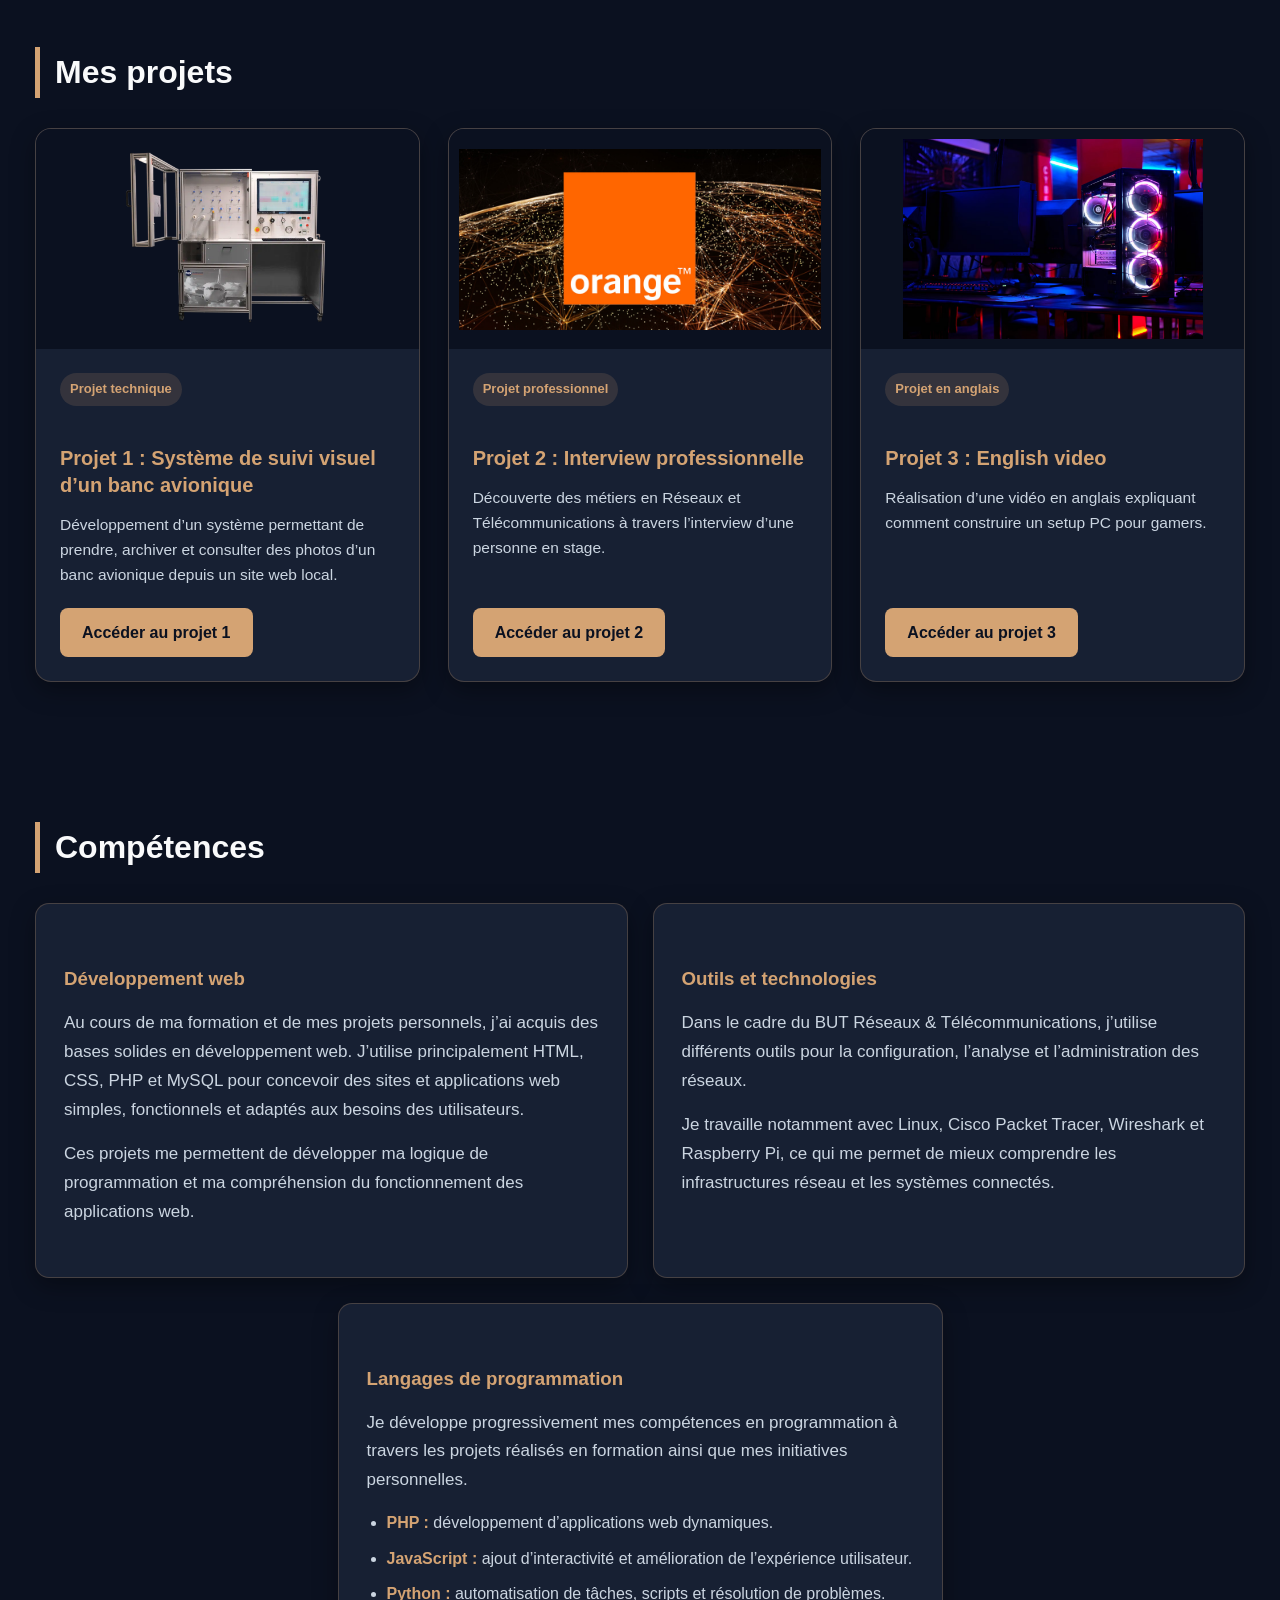
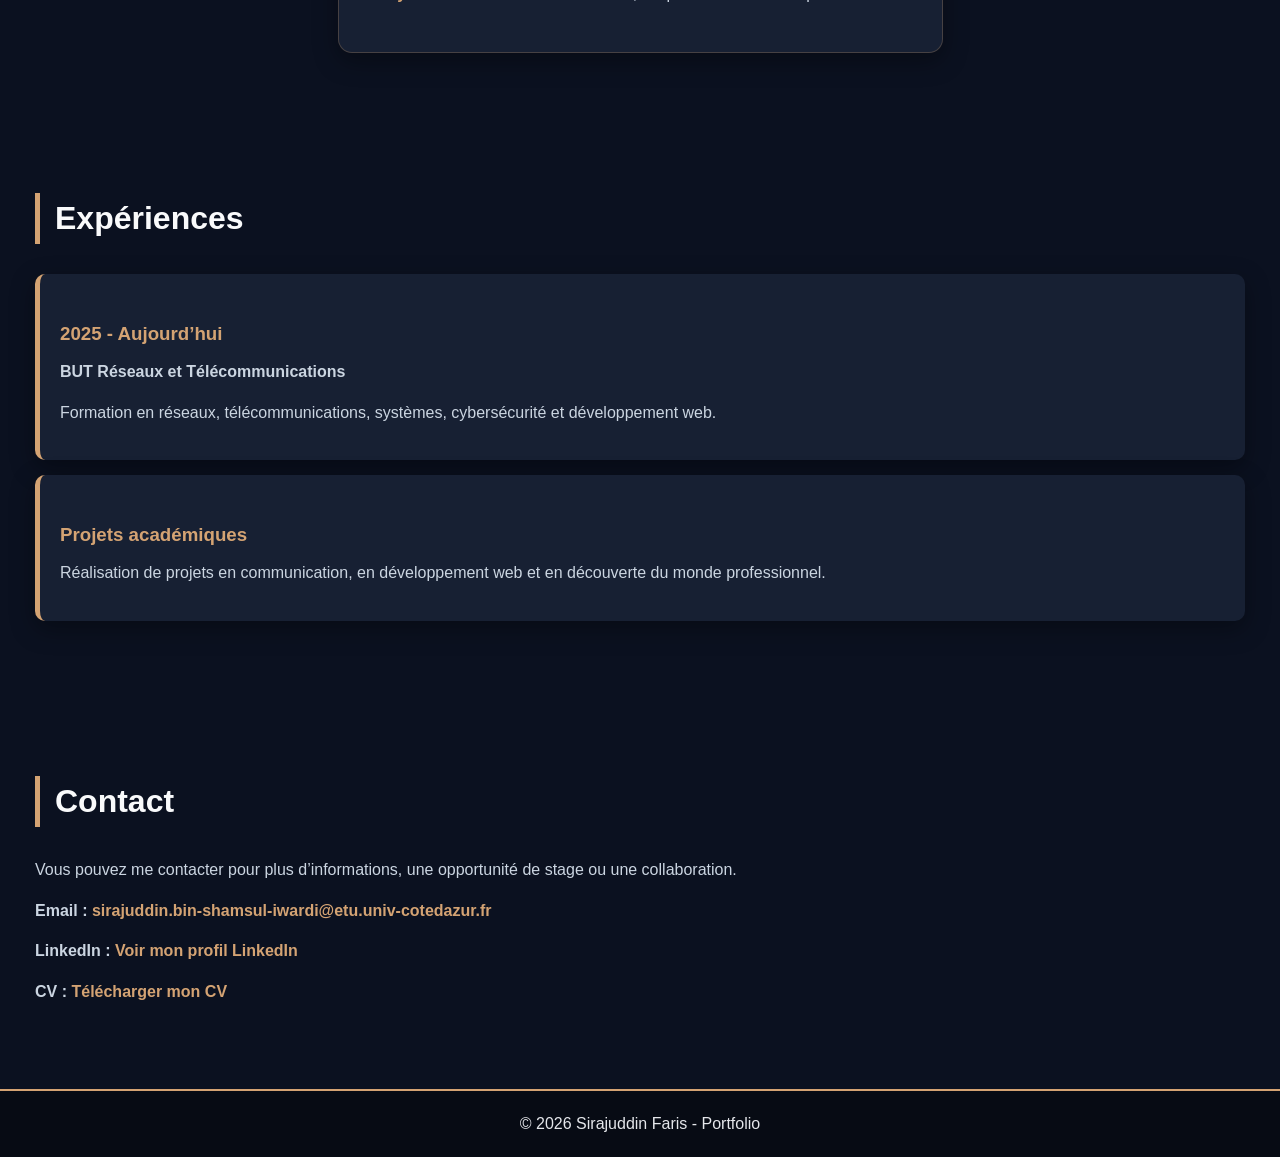
==== commit 26ad5809: "Update index.html" ====
--- a/index.html
+++ b/index.html
@@ -33,16 +33,16 @@
         <h2>Bonjour, je suis <span>Sirajuddin Faris BIN SHAMSUL IWARDI</span></h2>
 
         <p>
-    Originaire de Malaisie, je suis étudiant en première année de BUT Réseaux et Télécommunications
-    à l’IUT Nice Côte d’Azur. Étudier en France me permet de découvrir un nouvel environnement
-    tout en apprenant davantage sur les réseaux, les télécommunications et le développement web.
-</p>
-
-<p>
-    Je m’intéresse particulièrement à l’architecture des réseaux, à la cybersécurité et au développement web.
-    Ce qui me motive dans ce domaine, c’est de comprendre comment les systèmes communiquent entre eux,
-    comment les sécuriser, et comment créer des solutions utiles et fiables.
-</p>
+            Originaire de Malaisie, je suis étudiant en première année de BUT Réseaux et Télécommunications
+            à l’IUT Nice Côte d’Azur. Étudier en France me permet de découvrir un nouvel environnement
+            tout en apprenant davantage sur les réseaux, les télécommunications et le développement web.
+        </p>
+
+        <p>
+            Je m’intéresse particulièrement à l’architecture des réseaux, à la cybersécurité et au développement web.
+            Ce qui me motive dans ce domaine, c’est de comprendre comment les systèmes communiquent entre eux,
+            comment les sécuriser, et comment créer des solutions utiles et fiables.
+        </p>
 
         <div class="buttons">
             <a href="#projets" class="btn primary">Voir mes projets</a>
@@ -100,6 +100,8 @@
             <img src="images/avionique.jpg" alt="Banc avionique">
 
             <div class="project-content">
+                <span class="project-badge">Projet technique</span>
+
                 <h3>Projet 1 : Système de suivi visuel d’un banc avionique</h3>
 
                 <p>
@@ -116,6 +118,8 @@
             <img src="images/orange.jpg" alt="Interview professionnelle">
 
             <div class="project-content">
+                <span class="project-badge">Projet professionnel</span>
+
                 <h3>Projet 2 : Interview professionnelle</h3>
 
                 <p>
@@ -132,6 +136,8 @@
             <img src="images/gaming.jpg" alt="Gaming PC setup">
 
             <div class="project-content">
+                <span class="project-badge">Projet en anglais</span>
+
                 <h3>Projet 3 : English video</h3>
 
                 <p>
@@ -230,27 +236,32 @@
     </p>
 
     <div class="contact-info">
-    <p>
-        <strong>Email :</strong>
-        <a href="mailto:sirajuddin.bin-shamsul-iwardi@etu.univ-cotedazur.fr">
-            sirajuddin.bin-shamsul-iwardi@etu.univ-cotedazur.fr
-        </a>
-    </p>
-
-    <p>
-        <strong>LinkedIn :</strong>
-        <a href="https://www.linkedin.com/in/sirajuddin-faris-bin-shamsul-iwardi-a781173b4" target="_blank">
-            Voir mon profil LinkedIn
-        </a>
-    </p>
-</div>
-
-
+        <p>
+            <strong>Email :</strong>
+            <a href="mailto:sirajuddin.bin-shamsul-iwardi@etu.univ-cotedazur.fr">
+                sirajuddin.bin-shamsul-iwardi@etu.univ-cotedazur.fr
+            </a>
+        </p>
+
+        <p>
+            <strong>LinkedIn :</strong>
+            <a href="https://www.linkedin.com/in/sirajuddin-faris-bin-shamsul-iwardi-a781173b4" target="_blank">
+                Voir mon profil LinkedIn
+            </a>
+        </p>
+
+        <p>
+            <strong>CV :</strong>
+            <a href="cv/cvsira.pdf" target="_blank">
+                Télécharger mon CV
+            </a>
+        </p>
+    </div>
 </section>
 
 
 <footer>
-    <p>&copy; <?php echo date("Y"); ?> Sirajuddin Faris - Portfolio</p>
+    <p>&copy; 2026 Sirajuddin Faris - Portfolio</p>
 </footer>
 
 </body>
--- a/style.css
+++ b/style.css
@@ -161,14 +161,14 @@
 /* GENERAL SECTIONS */
 
 .section {
-    max-width: 1100px;
+    max-width: 1250px;
     margin: auto;
     padding: 70px 20px;
 }
 
 .section h2 {
     font-size: 32px;
-    margin-bottom: 25px;
+    margin-bottom: 30px;
     color: #f9fafb;
     border-left: 5px solid #d4a373;
     padding-left: 15px;
@@ -187,8 +187,120 @@
 
 
 /* PROJECT CARDS */
+
+.project-container,
 .project-container-three {
+    display: grid;
     grid-template-columns: repeat(3, 1fr);
+    gap: 28px;
+    align-items: stretch;
+}
+
+.project-card {
+    background-color: #172033;
+    color: #e5e7eb;
+    border-radius: 16px;
+    overflow: hidden;
+    box-shadow: 0 8px 25px rgba(0, 0, 0, 0.35);
+    border: 1px solid rgba(212, 163, 115, 0.25);
+    display: flex;
+    flex-direction: column;
+    height: 100%;
+}
+
+.project-card img {
+    width: 100%;
+    height: 220px;
+    object-fit: contain;
+    object-position: center;
+    background-color: #0b1120;
+    padding: 10px;
+}
+
+.project-content {
+    padding: 24px;
+    display: flex;
+    flex-direction: column;
+    flex: 1;
+}
+
+.project-badge {
+    display: inline-block;
+    width: fit-content;
+    margin-bottom: 14px;
+    padding: 6px 10px;
+    border-radius: 999px;
+    background-color: rgba(212, 163, 115, 0.15);
+    color: #d4a373;
+    font-size: 13px;
+    font-weight: bold;
+}
+
+.project-content h3 {
+    font-size: 20px;
+    color: #d4a373;
+    line-height: 1.35;
+    margin-bottom: 14px;
+}
+
+.project-content p {
+    color: #cbd5e1;
+    font-size: 15.5px;
+    line-height: 1.6;
+    margin-bottom: 20px;
+}
+
+.project-content .btn {
+    margin-top: auto;
+    width: fit-content;
+}
+
+.project-link {
+    display: inline-block;
+    margin-top: 10px;
+    color: #d4a373;
+    font-weight: bold;
+    text-decoration: none;
+}
+
+.project-link:hover {
+    text-decoration: underline;
+}
+
+
+/* PROJECT DETAIL PAGES */
+
+.project-page {
+    min-height: 80vh;
+}
+
+.project-detail {
+    max-width: 900px;
+    background-color: #172033;
+    margin-top: 50px;
+    margin-bottom: 50px;
+    border-radius: 18px;
+    padding: 50px;
+    box-shadow: 0 8px 25px rgba(0, 0, 0, 0.35);
+    border: 1px solid rgba(212, 163, 115, 0.25);
+}
+
+.project-detail h2 {
+    text-align: center;
+    border-left: none;
+    padding-left: 0;
+}
+
+.project-detail-img {
+    width: 100%;
+    max-height: 420px;
+    object-fit: contain;
+    object-position: center;
+    background-color: #0b1120;
+    border-radius: 16px;
+    margin: 25px 0;
+    padding: 10px;
+    box-shadow: 0 8px 25px rgba(0, 0, 0, 0.35);
 }
 
 .project-proof-img {
@@ -199,89 +311,16 @@
     border-radius: 16px;
     margin: 25px 0;
     background-color: #0b1120;
-    box-shadow: 0 8px 25px rgba(0, 0, 0, 0.35);
-}
-.project-container {
-    display: grid;
-    grid-template-columns: repeat(2, 1fr);
-    gap: 30px;
-}
-
-.project-card {
-    background-color: #172033;
-    color: #e5e7eb;
-    border-radius: 16px;
-    overflow: hidden;
-    box-shadow: 0 8px 25px rgba(0, 0, 0, 0.35);
-    border: 1px solid rgba(212, 163, 115, 0.25);
-}
-
-.project-card img {
+    padding: 10px;
+    box-shadow: 0 8px 25px rgba(0, 0, 0, 0.35);
+}
+
+.project-video {
     width: 100%;
-    height: 300px;
-    object-fit: cover;
-    object-position: center;
-}
-
-.project-content {
-    padding: 25px;
-}
-
-.project-content h3 {
-    font-size: 22px;
-    color: #d4a373;
-    line-height: 1.4;
-    margin-bottom: 15px;
-}
-
-.project-content p {
-    color: #cbd5e1;
-    font-size: 16px;
-    line-height: 1.6;
-}
-
-.project-link {
-    display: inline-block;
-    margin-top: 10px;
-    color: #d4a373;
-    font-weight: bold;
-    text-decoration: none;
-}
-
-.project-link:hover {
-    text-decoration: underline;
-}
-
-
-/* PROJECT DETAIL PAGES */
-
-.project-page {
-    min-height: 80vh;
-}
-
-.project-detail {
-    max-width: 900px;
-    background-color: #172033;
-    margin-top: 50px;
-    margin-bottom: 50px;
-    border-radius: 18px;
-    padding: 50px;
-    box-shadow: 0 8px 25px rgba(0, 0, 0, 0.35);
-    border: 1px solid rgba(212, 163, 115, 0.25);
-}
-
-.project-detail h2 {
-    text-align: center;
-    border-left: none;
-    padding-left: 0;
-}
-
-.project-detail-img {
-    width: 100%;
-    max-height: 420px;
-    object-fit: cover;
+    max-height: 500px;
     border-radius: 16px;
     margin: 25px 0;
+    background-color: #000;
     box-shadow: 0 8px 25px rgba(0, 0, 0, 0.35);
 }
 
@@ -296,8 +335,6 @@
 
 /* SKILLS */
 
-/* SKILLS */
-
 .skills-container {
     display: grid;
     grid-template-columns: repeat(2, 1fr);
@@ -330,6 +367,7 @@
     font-size: 17px;
     line-height: 1.7;
 }
+
 .skills-list {
     margin-top: 15px;
     padding-left: 20px;
@@ -433,24 +471,25 @@
 
 /* RESPONSIVE */
 
+@media screen and (max-width: 1100px) {
+    .project-container,
+    .project-container-three {
+        grid-template-columns: repeat(2, 1fr);
+    }
+}
+
 @media screen and (max-width: 900px) {
     .navbar {
         flex-direction: column;
         gap: 15px;
     }
-.project-container-three {
-    grid-template-columns: 1fr;
-}
+
     .nav-links {
         flex-wrap: wrap;
         justify-content: center;
         gap: 15px;
     }
 
-    .project-container {
-        grid-template-columns: 1fr;
-    }
-
     .skills-container {
         grid-template-columns: 1fr 1fr;
     }
@@ -463,24 +502,21 @@
         padding: 30px;
     }
 }
-.project-video {
-    width: 100%;
-    max-height: 500px;
-    border-radius: 16px;
-    margin: 25px 0;
-    background-color: #000;
-    box-shadow: 0 8px 25px rgba(0, 0, 0, 0.35);
-}
-
-@media screen and (max-width: 600px) {
+
+@media screen and (max-width: 700px) {
+    .project-container,
+    .project-container-three {
+        grid-template-columns: 1fr;
+    }
+
     .skills-container {
-    grid-template-columns: 1fr;
-}
-
-.skill-box-center {
-    grid-column: auto;
-    width: 100%;
-}
+        grid-template-columns: 1fr;
+    }
+
+    .skill-box-center {
+        grid-column: auto;
+        width: 100%;
+    }
 
     .hero-image img {
         width: 260px;
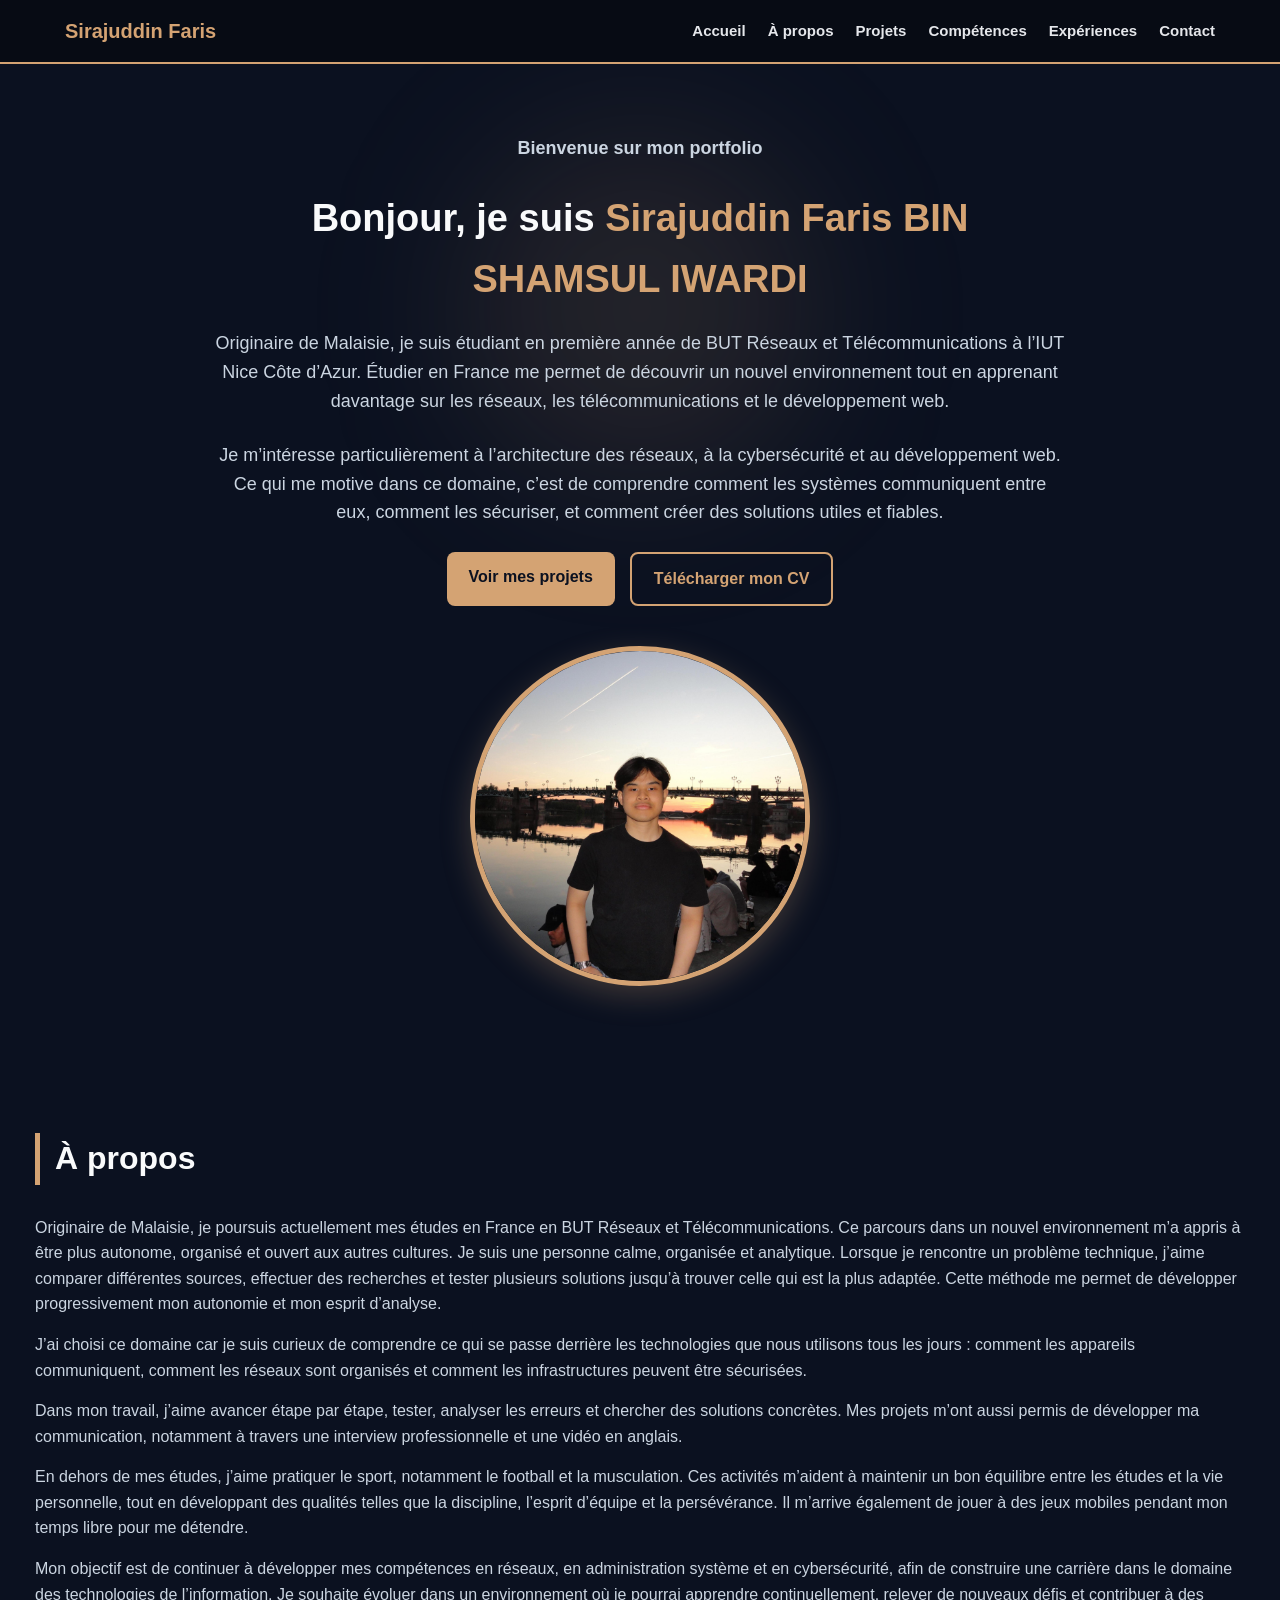
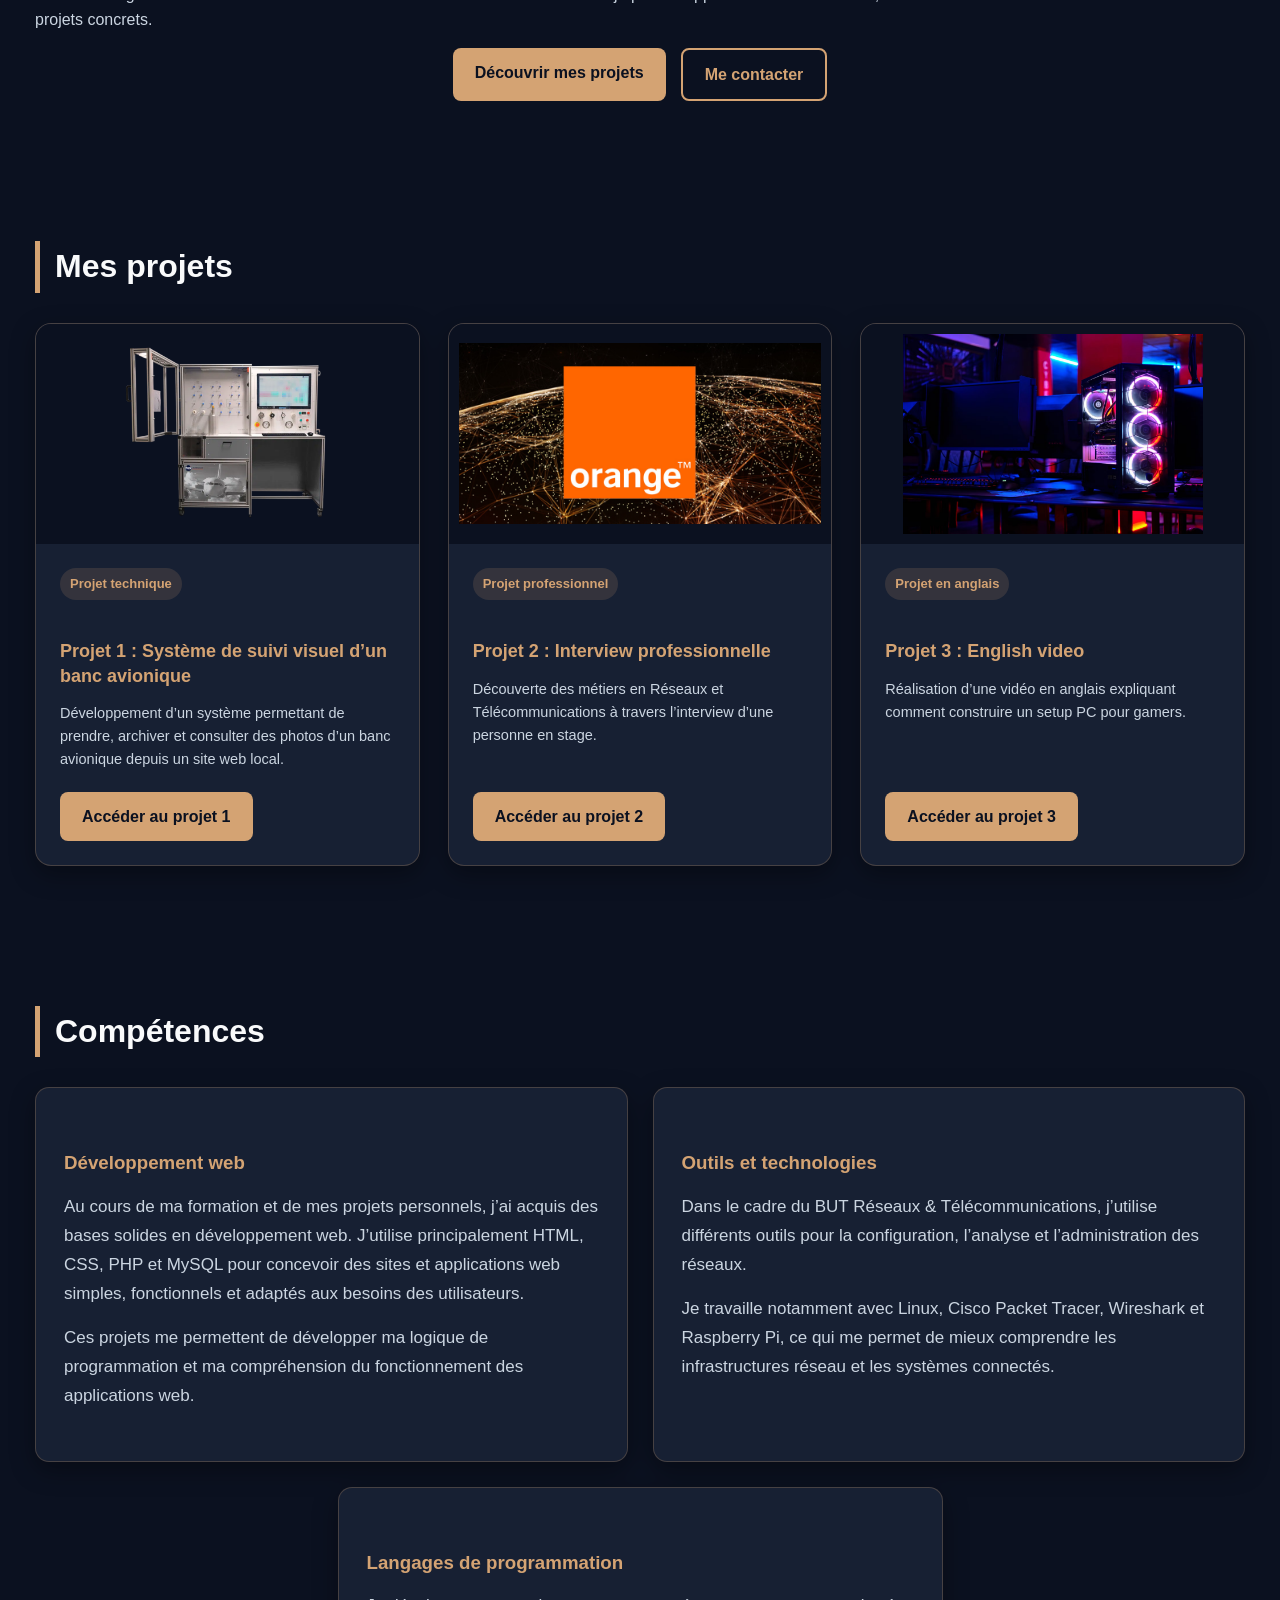
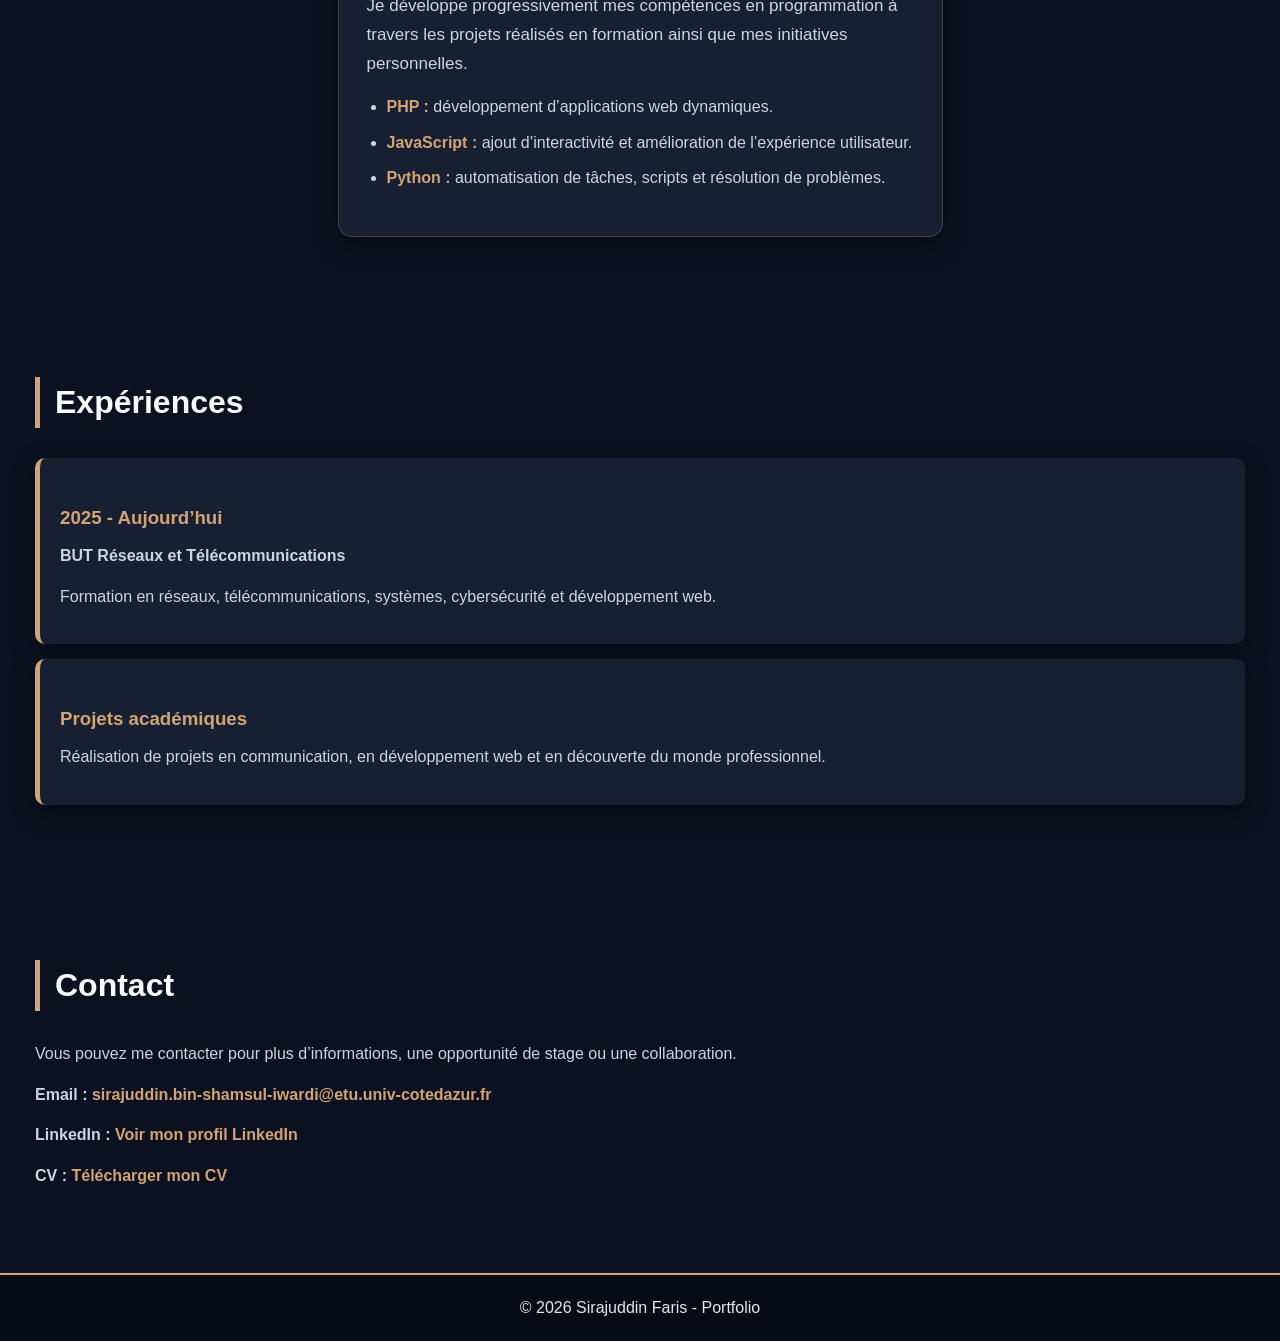
==== commit a2e46869: "Refactor index.html for improved structure and content" ====
--- a/index.html
+++ b/index.html
@@ -63,6 +63,10 @@
     <p>
         Originaire de Malaisie, je poursuis actuellement mes études en France en BUT Réseaux et Télécommunications.
         Ce parcours dans un nouvel environnement m’a appris à être plus autonome, organisé et ouvert aux autres cultures.
+        Je suis une personne calme, organisée et analytique. Lorsque je rencontre un problème technique, j’aime comparer
+        différentes sources, effectuer des recherches et tester plusieurs solutions jusqu’à trouver celle qui est la plus adaptée.
+        Cette méthode me permet de développer progressivement mon autonomie et mon esprit d’analyse.
+
     </p>
 
     <p>
@@ -76,10 +80,19 @@
         Mes projets m’ont aussi permis de développer ma communication, notamment à travers une interview professionnelle
         et une vidéo en anglais.
     </p>
-
-    <p>
-        Mon objectif est de continuer à progresser dans les réseaux, l’administration système et la cybersécurité,
-        tout en construisant un profil sérieux, curieux et adaptable.
+    <p>
+        En dehors de mes études, j’aime pratiquer le sport, notamment le football et la musculation. Ces activités
+        m’aident à maintenir un bon équilibre entre les études et la vie personnelle, tout en développant des qualités
+        telles que la discipline, l’esprit d’équipe et la persévérance. Il m’arrive également de jouer à des jeux mobiles
+        pendant mon temps libre pour me détendre.
+    </p>
+
+    <p>
+      
+        Mon objectif est de continuer à développer mes compétences en réseaux, en administration système et en cybersécurité,
+        afin de construire une carrière dans le domaine des technologies de l’information. Je souhaite évoluer dans un environnement
+        où je pourrai apprendre continuellement, relever de nouveaux défis et contribuer à des projets concrets.
+
     </p>
 
     <div class="buttons">
--- a/style.css
+++ b/style.css
@@ -237,7 +237,7 @@
 }
 
 .project-content h3 {
-    font-size: 20px;
+    font-size: 18px;
     color: #d4a373;
     line-height: 1.35;
     margin-bottom: 14px;
@@ -245,7 +245,7 @@
 
 .project-content p {
     color: #cbd5e1;
-    font-size: 15.5px;
+    font-size: 14.5px;
     line-height: 1.6;
     margin-bottom: 20px;
 }
@@ -471,13 +471,6 @@
 
 /* RESPONSIVE */
 
-@media screen and (max-width: 1100px) {
-    .project-container,
-    .project-container-three {
-        grid-template-columns: repeat(2, 1fr);
-    }
-}
-
 @media screen and (max-width: 900px) {
     .navbar {
         flex-direction: column;
@@ -490,6 +483,11 @@
         gap: 15px;
     }
 
+    .project-container,
+    .project-container-three {
+        grid-template-columns: repeat(2, 1fr);
+    }
+
     .skills-container {
         grid-template-columns: 1fr 1fr;
     }
@@ -503,7 +501,7 @@
     }
 }
 
-@media screen and (max-width: 700px) {
+@media screen and (max-width: 650px) {
     .project-container,
     .project-container-three {
         grid-template-columns: 1fr;
@@ -531,3 +529,98 @@
         text-align: center;
     }
 }
+/* WOW EFFECTS */
+
+/* 1. Smooth animation when sections appear */
+.hero,
+.section {
+    animation: fadeInUp 0.8s ease both;
+}
+
+@keyframes fadeInUp {
+    from {
+        opacity: 0;
+        transform: translateY(25px);
+    }
+
+    to {
+        opacity: 1;
+        transform: translateY(0);
+    }
+}
+
+
+/* 2. Project cards hover effect */
+.project-card {
+    transition: transform 0.3s ease, box-shadow 0.3s ease;
+}
+
+.project-card:hover {
+    transform: translateY(-8px);
+    box-shadow: 0 12px 35px rgba(212, 163, 115, 0.25);
+}
+
+
+/* 3. Button hover effect */
+.btn {
+    transition: transform 0.25s ease, background-color 0.25s ease, color 0.25s ease;
+}
+
+.btn:hover {
+    transform: scale(1.05);
+}
+
+
+/* 4. Navbar underline animation */
+.nav-links a {
+    position: relative;
+}
+
+.nav-links a::after {
+    content: "";
+    position: absolute;
+    left: 0;
+    bottom: -6px;
+    width: 0;
+    height: 2px;
+    background-color: #d4a373;
+    transition: width 0.3s ease;
+}
+
+.nav-links a:hover::after {
+    width: 100%;
+}
+
+
+/* 5. Soft glow around profile picture */
+.hero-image img {
+    animation: softGlow 3s ease-in-out infinite alternate;
+}
+
+@keyframes softGlow {
+    from {
+        box-shadow: 0 10px 30px rgba(212, 163, 115, 0.20);
+    }
+
+    to {
+        box-shadow: 0 10px 45px rgba(212, 163, 115, 0.45);
+    }
+}
+
+
+/* 6. Soft golden background glow on homepage */
+.hero {
+    position: relative;
+    overflow: hidden;
+}
+
+.hero::before {
+    content: "";
+    position: absolute;
+    width: 350px;
+    height: 350px;
+    background: rgba(212, 163, 115, 0.12);
+    filter: blur(80px);
+    border-radius: 50%;
+    z-index: -1;
+}
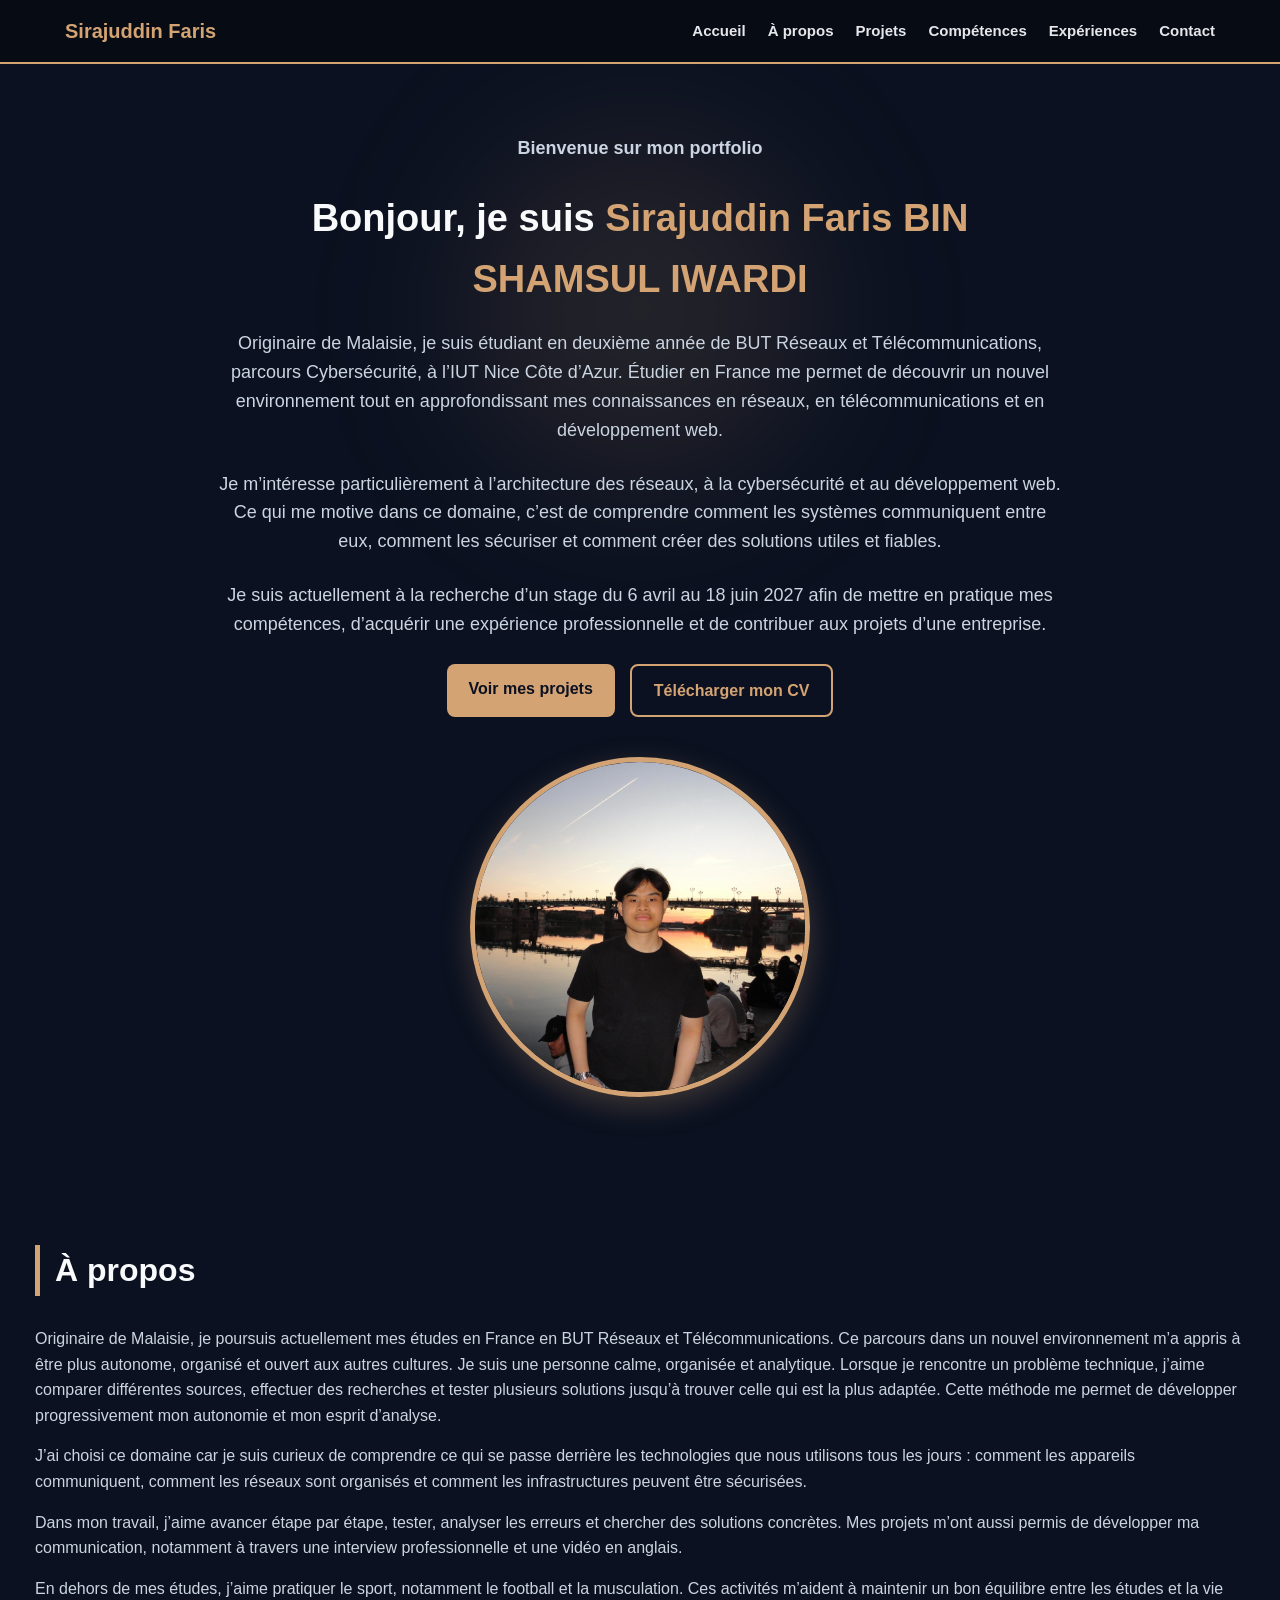
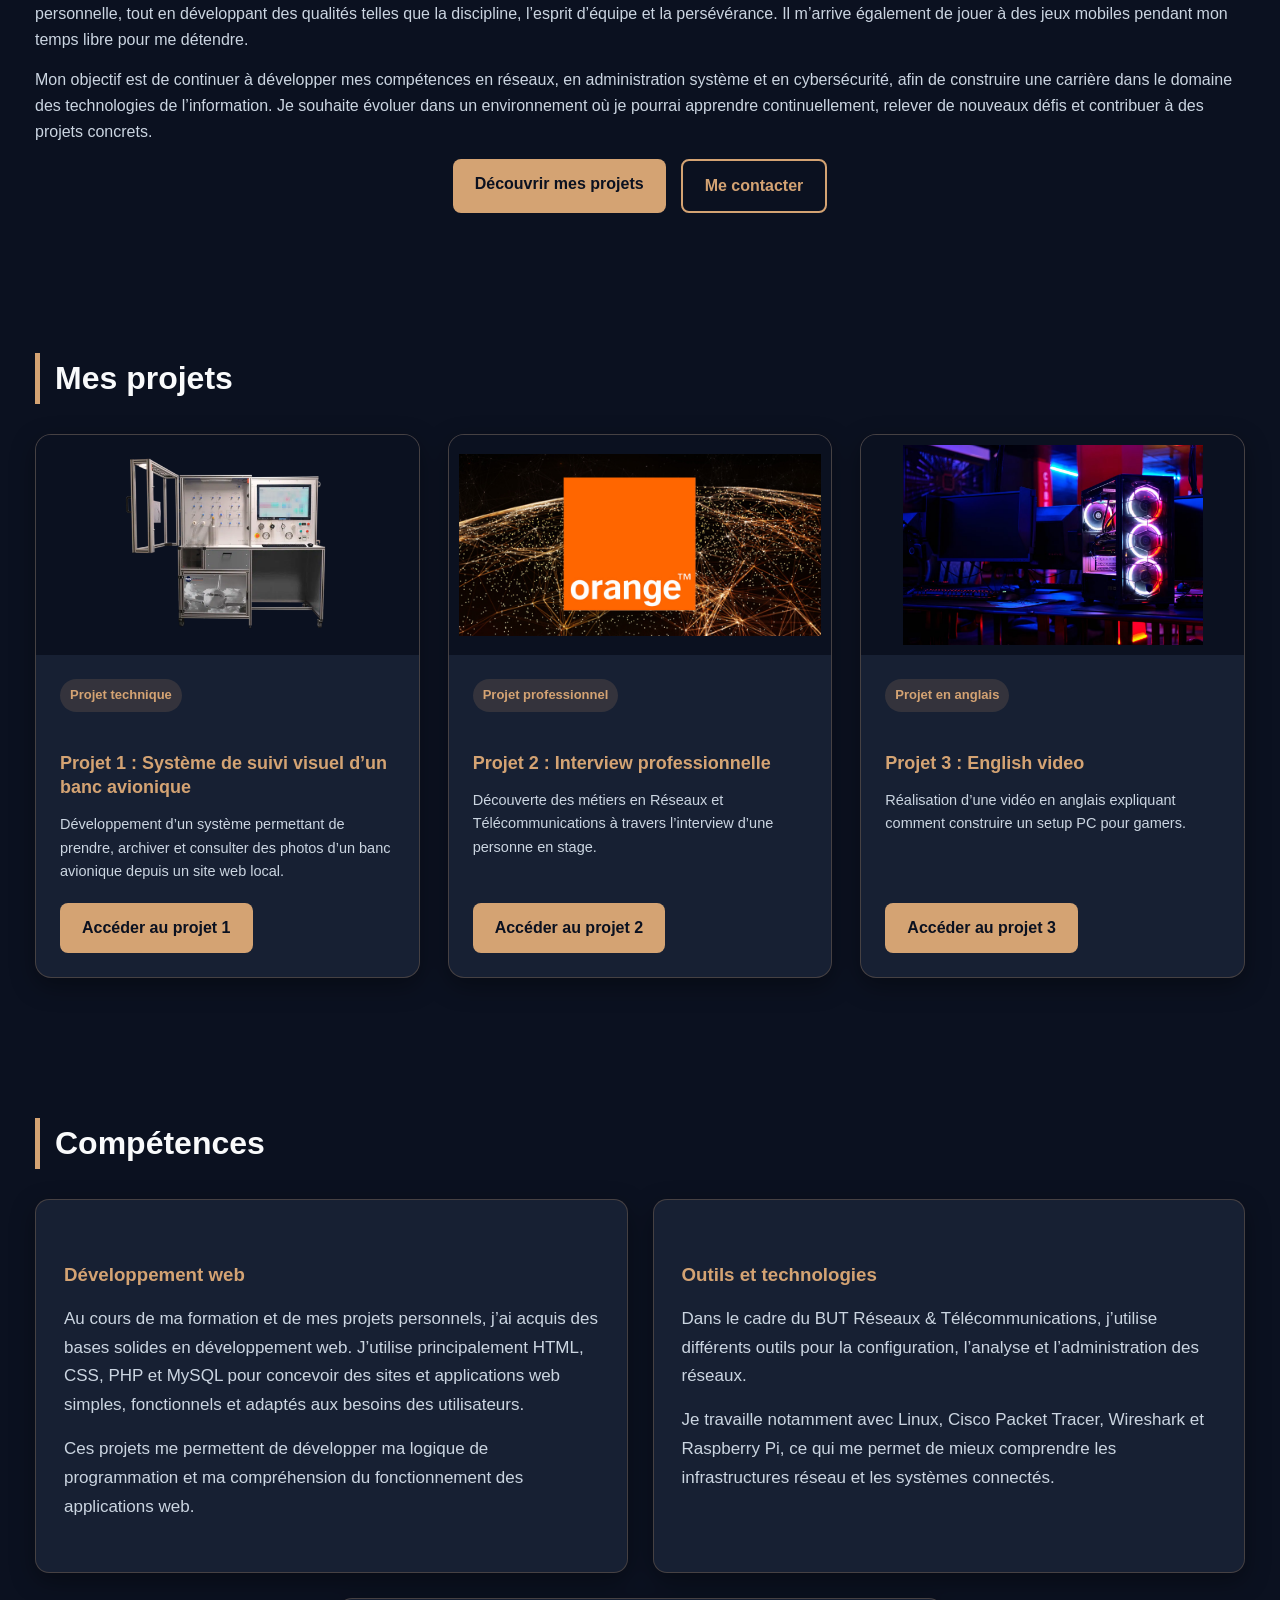
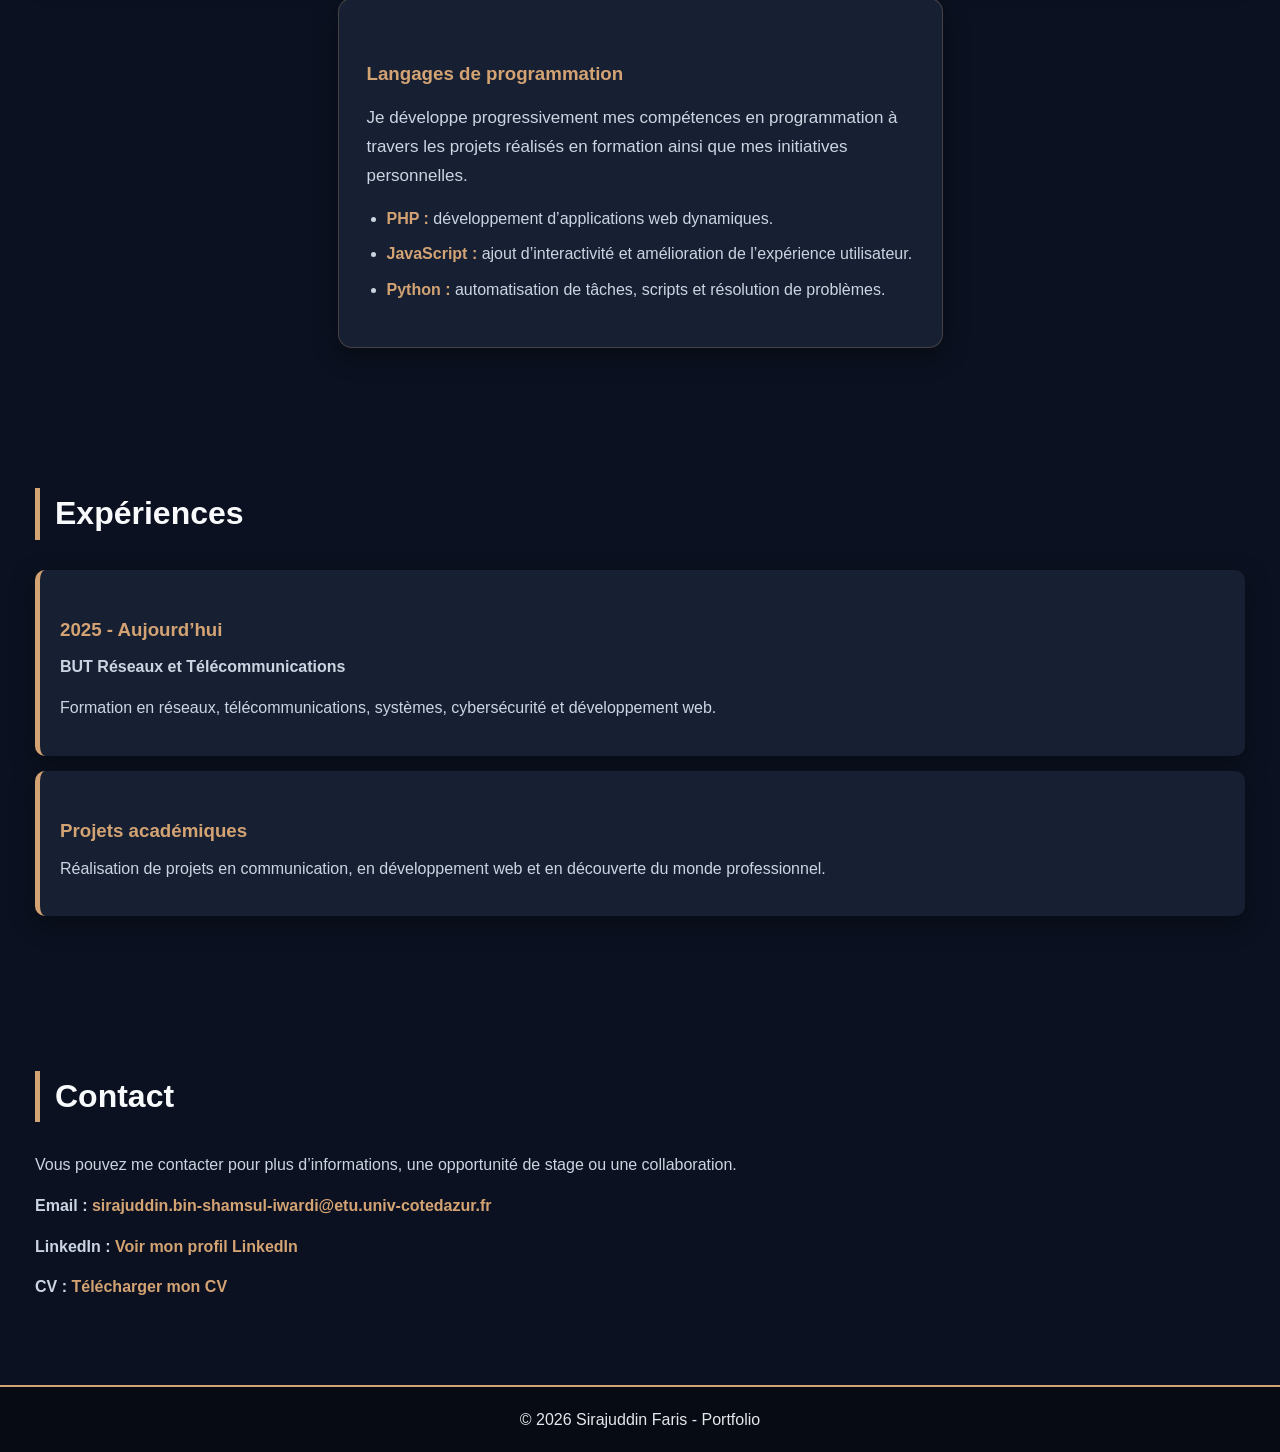
==== commit bc6d5c18: "Revise portfolio content and update personal detailsedit index.html Updated portfolio information, i" ====
--- a/index.html
+++ b/index.html
@@ -33,15 +33,20 @@
         <h2>Bonjour, je suis <span>Sirajuddin Faris BIN SHAMSUL IWARDI</span></h2>
 
         <p>
-            Originaire de Malaisie, je suis étudiant en première année de BUT Réseaux et Télécommunications
-            à l’IUT Nice Côte d’Azur. Étudier en France me permet de découvrir un nouvel environnement
-            tout en apprenant davantage sur les réseaux, les télécommunications et le développement web.
-        </p>
-
-        <p>
-            Je m’intéresse particulièrement à l’architecture des réseaux, à la cybersécurité et au développement web.
-            Ce qui me motive dans ce domaine, c’est de comprendre comment les systèmes communiquent entre eux,
-            comment les sécuriser, et comment créer des solutions utiles et fiables.
+            Originaire de Malaisie, je suis étudiant en deuxième année de BUT Réseaux et Télécommunications,
+            parcours Cybersécurité, à l’IUT Nice Côte d’Azur. Étudier en France me permet de découvrir
+            un nouvel environnement tout en approfondissant mes connaissances en réseaux, 
+            en télécommunications et en développement web.
+        </p>
+
+        <p>
+            Je m’intéresse particulièrement à l’architecture des réseaux, à la cybersécurité et au développement web. 
+            Ce qui me motive dans ce domaine, c’est de comprendre 
+            comment les systèmes communiquent entre eux, comment les sécuriser et comment créer des solutions utiles et fiables.
+        </p>
+        <p>
+            Je suis actuellement à la recherche d’un stage du 6 avril au 18 juin 2027 afin de mettre en pratique mes compétences, 
+            d’acquérir une expérience professionnelle et de contribuer aux projets d’une entreprise.
         </p>
 
         <div class="buttons">
